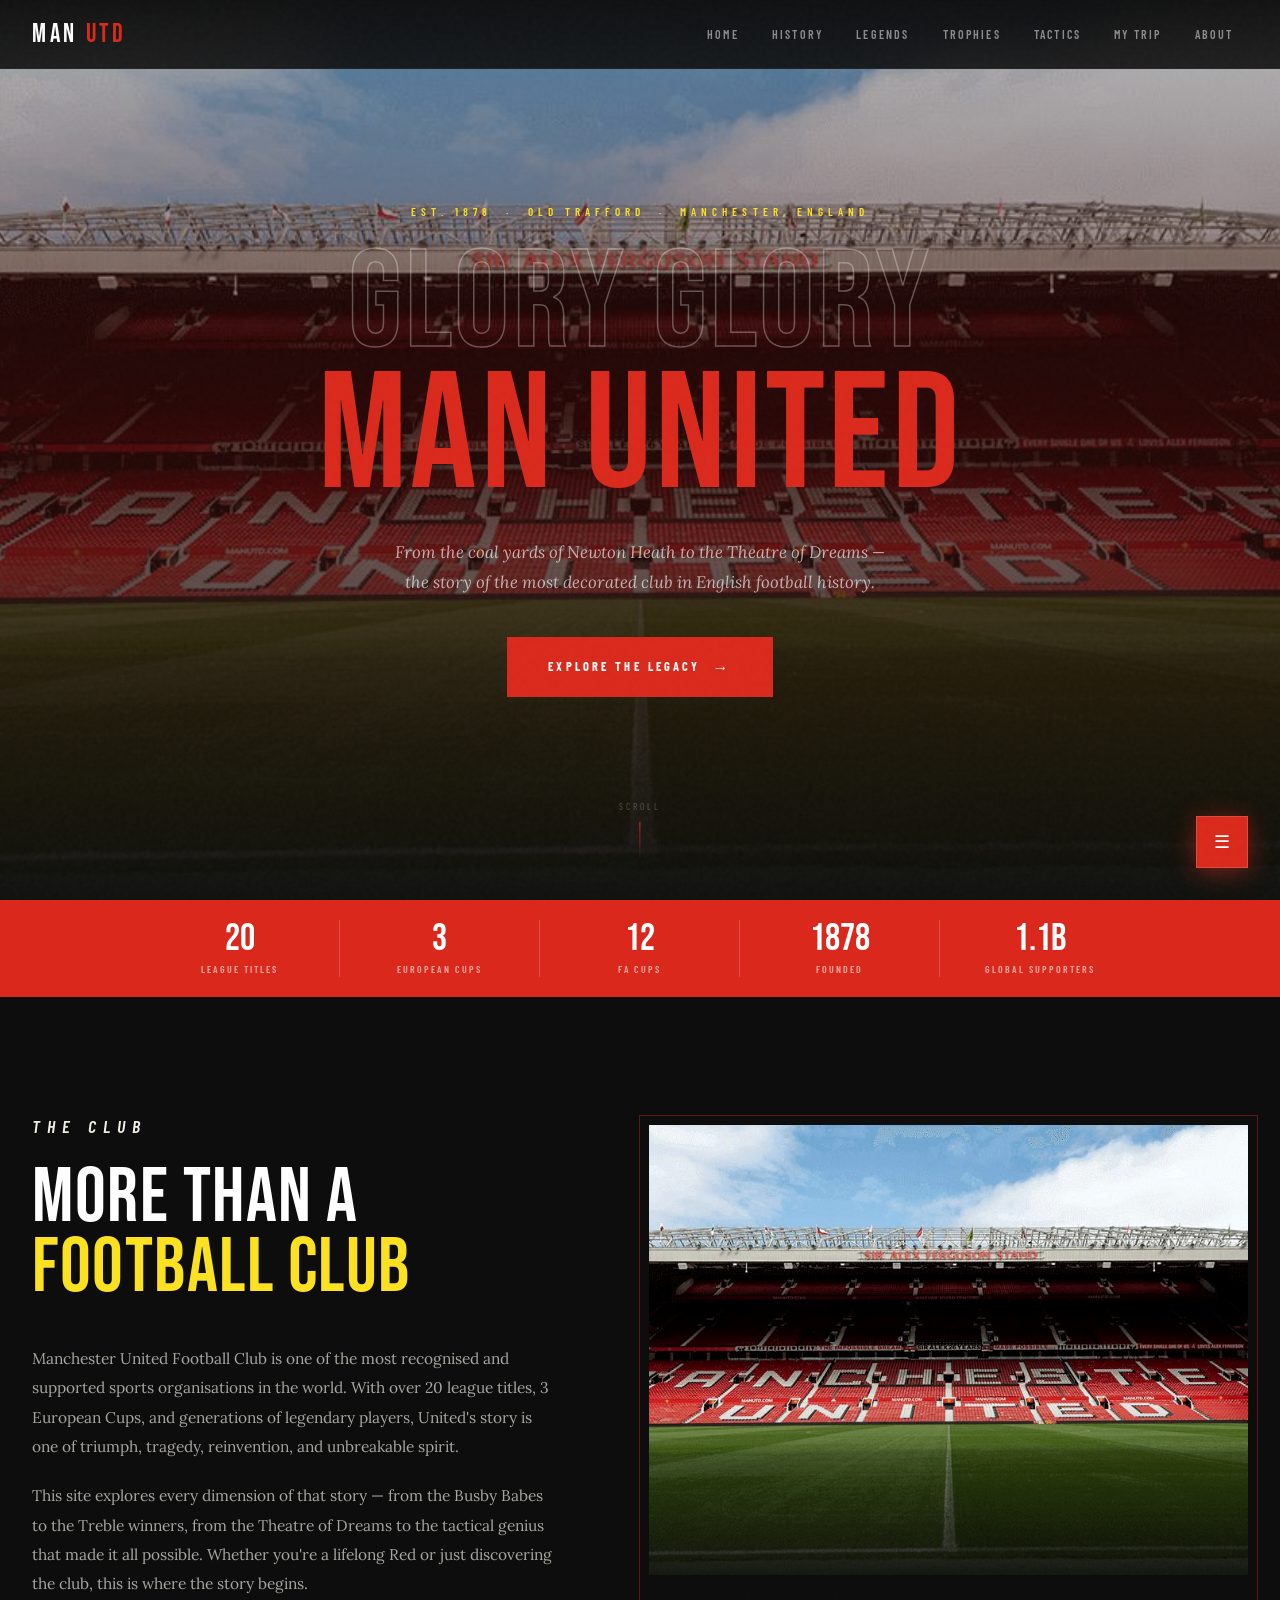
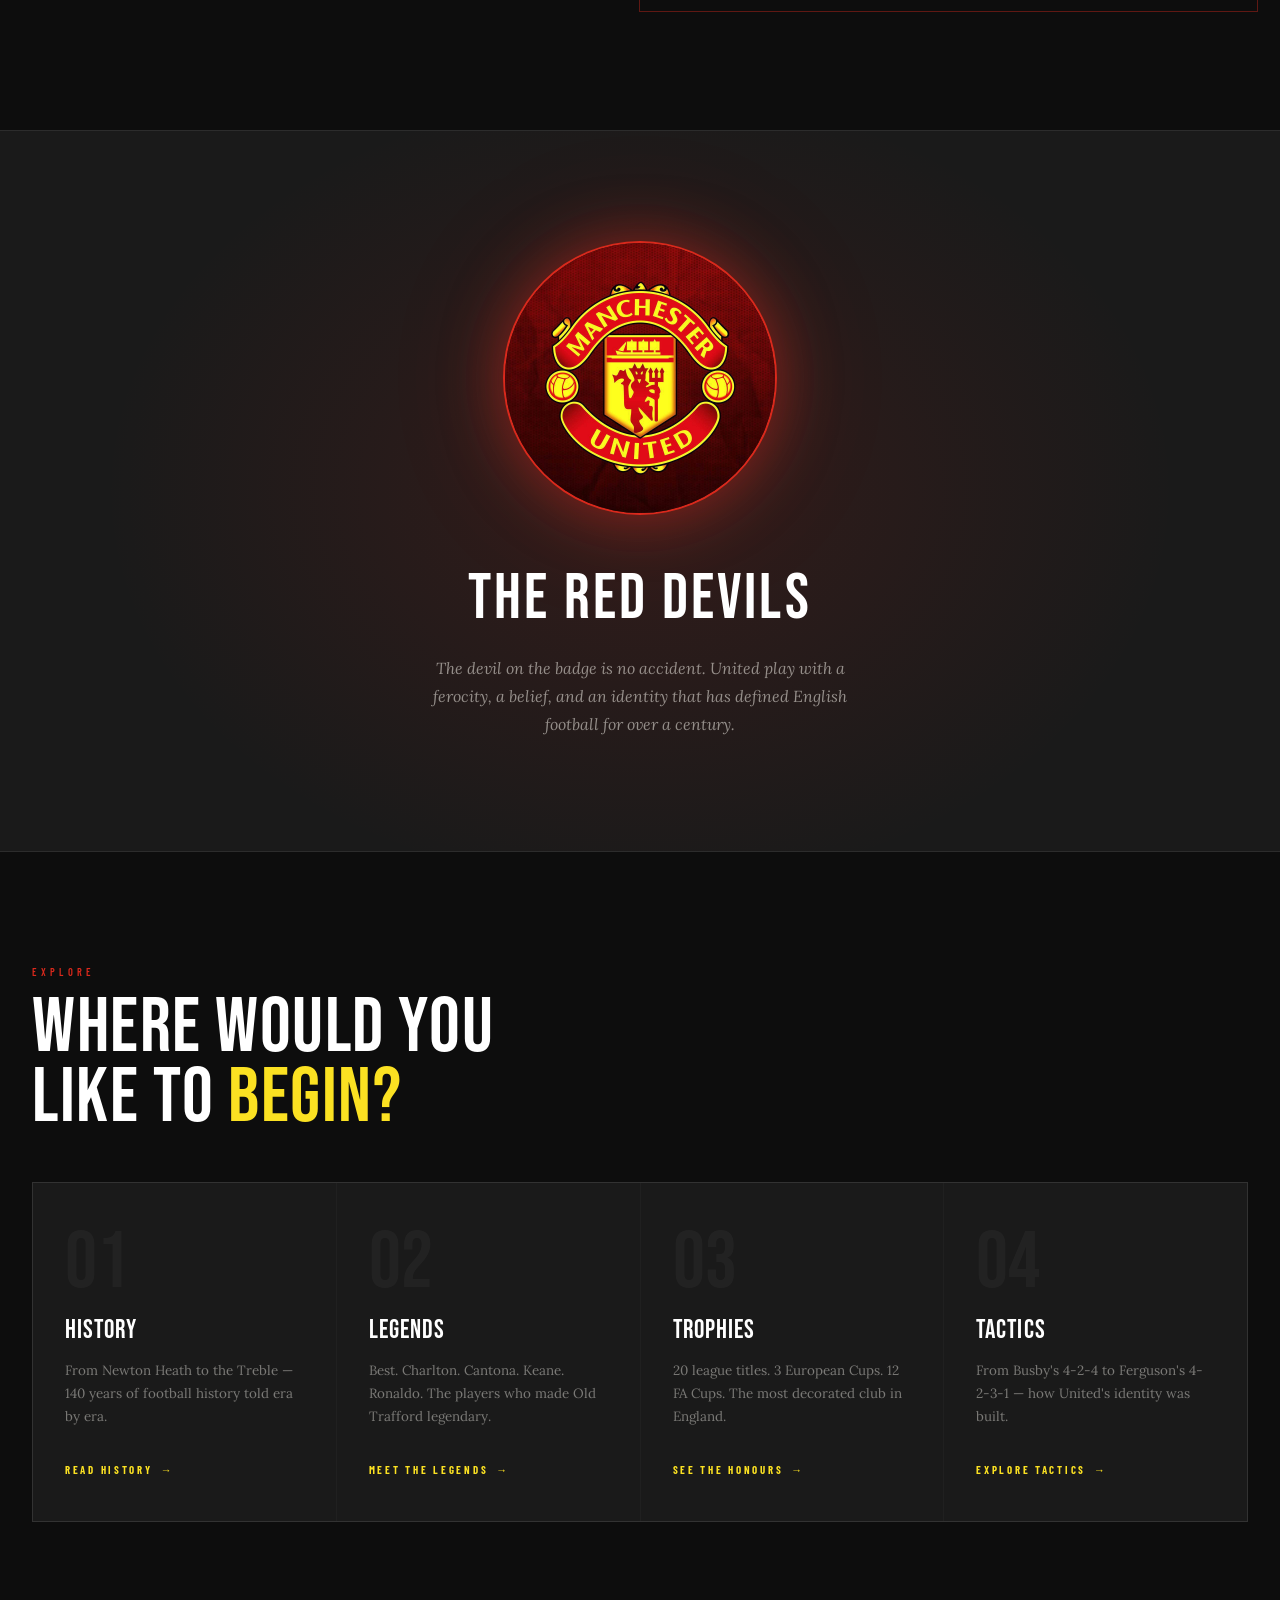
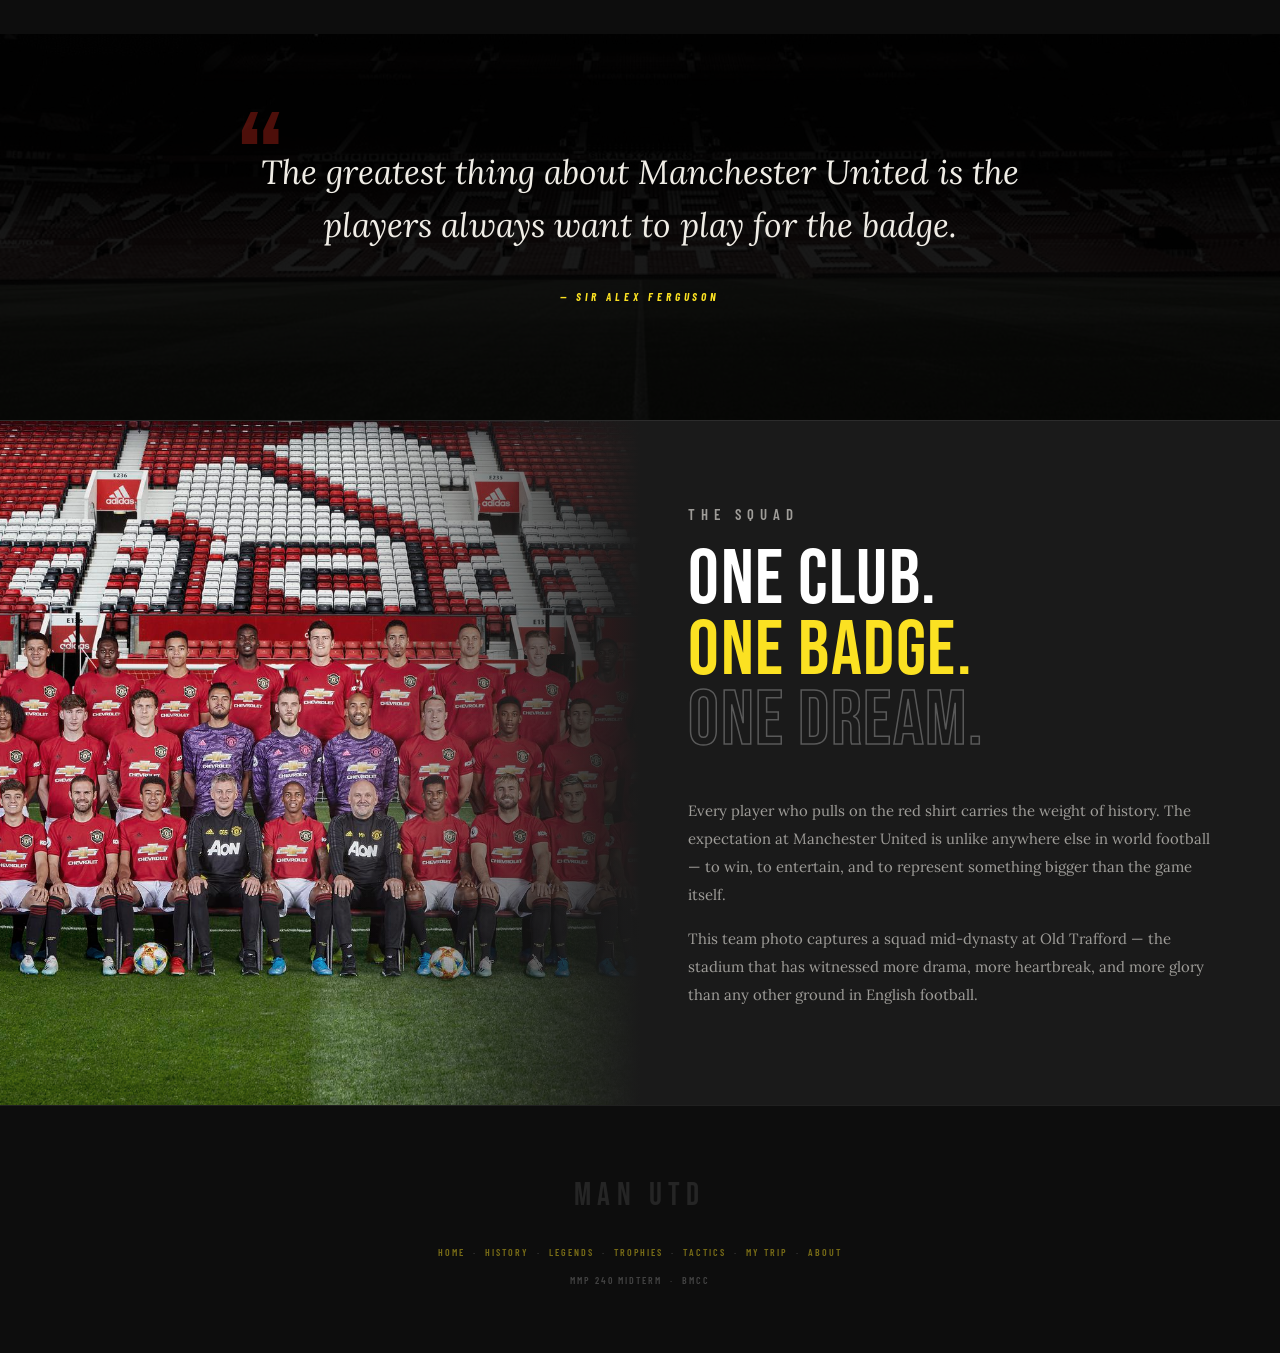
==== index.html @ c0baccb8 "Rename manutd.html to index.html" ====
<!DOCTYPE html>
<html lang="en">
<head>
  <meta charset="UTF-8" />
  <meta name="viewport" content="width=device-width, initial-scale=1.0" />
  <title>Manchester United — Glory, Glory</title>
  <link rel="preconnect" href="https://fonts.googleapis.com" />
  <link href="https://fonts.googleapis.com/css2?family=Bebas+Neue&family=Barlow+Condensed:ital,wght@0,300;0,600;0,700;1,300&family=Lora:ital@0;1&display=swap" rel="stylesheet" />
  <link rel="stylesheet" href="css/reset.css" />
  <link rel="stylesheet" href="css/styles3.css" />
</head>
<body>

  <header>
    <div class="nav-inner">
      <a href="manutd.html" class="nav-logo">MAN <span>UTD</span></a>
      <nav aria-label="Main navigation">
        <ul>
          <li><a href="manutd.html">Home</a></li>
          <li><a href="history.html">History</a></li>
          <li><a href="legends.html">Legends</a></li>
          <li><a href="trophies.html">Trophies</a></li>
          <li><a href="tactics.html">Tactics</a></li>
          <li><a href="trip.html">My Trip</a></li><li><a href="about.html">About</a></li>
        </ul>
      </nav>
      <button class="hamburger" aria-label="Toggle navigation" aria-expanded="false">
        <span></span><span></span><span></span>
      </button>
    </div>
  </header>

  <main>
    <section class="hero" aria-labelledby="hero-heading" style="padding:0;max-width:100%;">
      <div class="hero-bg"></div>
      <div class="hero-overlay"></div>
      <div class="hero-content">
        <p class="hero-eyebrow">Est. 1878 &nbsp;&middot;&nbsp; Old Trafford &nbsp;&middot;&nbsp; Manchester, England</p>
        <h1 id="hero-heading">
          <span class="ghost-line">Glory Glory</span>
          <span class="red-line">Man United</span>
        </h1>
        <p class="hero-sub">From the coal yards of Newton Heath to the Theatre of Dreams — the story of the most decorated club in English football history.</p>
        <a href="history.html" class="btn-primary">
          <span class="btn-label">Explore the Legacy</span>
          <span class="btn-arrow">→</span>
        </a>
      </div>
      <div class="scroll-hint" aria-hidden="true">
        <span>Scroll</span>
        <div class="scroll-hint-line"></div>
      </div>
    </section>

    <div class="stat-bar" role="complementary">
      <div class="stat-item"><div class="stat-number">20</div><div class="stat-label">League Titles</div></div>
      <div class="stat-item"><div class="stat-number">3</div><div class="stat-label">European Cups</div></div>
      <div class="stat-item"><div class="stat-number">12</div><div class="stat-label">FA Cups</div></div>
      <div class="stat-item"><div class="stat-number">1878</div><div class="stat-label">Founded</div></div>
      <div class="stat-item"><div class="stat-number">1.1B</div><div class="stat-label">Global Supporters</div></div>
    </div>

    <section aria-labelledby="intro-heading">
      <div class="intro-split">
        <div class="intro-body reveal">
          <p class="section-eyebrow">The Club</p>
          <h2 class="section-title" id="intro-heading">More Than a<br /><em>Football Club</em></h2>
          <p>Manchester United Football Club is one of the most recognised and supported sports organisations in the world. With over 20 league titles, 3 European Cups, and generations of legendary players, United's story is one of triumph, tragedy, reinvention, and unbreakable spirit.</p>
          <p>This site explores every dimension of that story — from the Busby Babes to the Treble winners, from the Theatre of Dreams to the tactical genius that made it all possible. Whether you're a lifelong Red or just discovering the club, this is where the story begins.</p>
        </div>
        <div class="intro-image-wrap reveal reveal-delay-2">
          <img src="images/stadium.jpg" alt="Old Trafford — the Theatre of Dreams" />
          <p class="image-caption">Old Trafford · Manchester, England · Capacity 74,879</p>
        </div>
      </div>
    </section>

    <div class="badge-section full-bleed" role="complementary">
      <div class="badge-img-wrap reveal">
        <img src="images/badge.jpg" alt="Manchester United crest" />
      </div>
      <h2 class="reveal reveal-delay-1">The Red Devils</h2>
      <p class="reveal reveal-delay-2">The devil on the badge is no accident. United play with a ferocity, a belief, and an identity that has defined English football for over a century.</p>
    </div>

    <section aria-labelledby="explore-heading">
      <p class="section-eyebrow reveal">Explore</p>
      <h2 class="section-title reveal reveal-delay-1" id="explore-heading">Where Would You<br />Like to <em>Begin?</em></h2>
      <div class="cards-grid">
        <article class="card reveal">
          <div class="card-num">01</div>
          <h3>History</h3>
          <p>From Newton Heath to the Treble — 140 years of football history told era by era.</p>
          <a href="history.html" class="card-link">Read History <span>→</span></a>
        </article>
        <article class="card reveal reveal-delay-1">
          <div class="card-num">02</div>
          <h3>Legends</h3>
          <p>Best. Charlton. Cantona. Keane. Ronaldo. The players who made Old Trafford legendary.</p>
          <a href="legends.html" class="card-link">Meet the Legends <span>→</span></a>
        </article>
        <article class="card reveal reveal-delay-2">
          <div class="card-num">03</div>
          <h3>Trophies</h3>
          <p>20 league titles. 3 European Cups. 12 FA Cups. The most decorated club in England.</p>
          <a href="trophies.html" class="card-link">See the Honours <span>→</span></a>
        </article>
        <article class="card reveal reveal-delay-3">
          <div class="card-num">04</div>
          <h3>Tactics</h3>
          <p>From Busby's 4-2-4 to Ferguson's 4-2-3-1 — how United's identity was built.</p>
          <a href="tactics.html" class="card-link">Explore Tactics <span>→</span></a>
        </article>
      </div>
    </section>

    <div class="quote-strip full-bleed" role="complementary">
      <div class="quote-bg"></div>
      <blockquote>
        <p>The greatest thing about Manchester United is the players always want to play for the badge.</p>
        <cite>— Sir Alex Ferguson</cite>
      </blockquote>
    </div>

    <div class="team-section full-bleed">
      <div class="team-inner">
        <div class="team-image-side">
          <img src="images/team.jpg" alt="Manchester United squad photo at Old Trafford" />
        </div>
        <div class="team-text-side">
          <p class="section-eyebrow reveal">The Squad</p>
          <h2 class="section-title reveal reveal-delay-1">One Club.<br /><em>One Badge.</em><br /><span class="outline">One Dream.</span></h2>
          <p class="reveal reveal-delay-2">Every player who pulls on the red shirt carries the weight of history. The expectation at Manchester United is unlike anywhere else in world football — to win, to entertain, and to represent something bigger than the game itself.</p>
          <p class="reveal reveal-delay-3">This team photo captures a squad mid-dynasty at Old Trafford — the stadium that has witnessed more drama, more heartbreak, and more glory than any other ground in English football.</p>
        </div>
      </div>
    </div>
  </main>

  <footer>
    <div class="footer-logo">MAN UTD</div>
    <p>
      <a href="manutd.html">Home</a> &nbsp;&middot;&nbsp;
      <a href="history.html">History</a> &nbsp;&middot;&nbsp;
      <a href="legends.html">Legends</a> &nbsp;&middot;&nbsp;
      <a href="trophies.html">Trophies</a> &nbsp;&middot;&nbsp;
      <a href="tactics.html">Tactics</a> &nbsp;&middot;&nbsp;
      <a href="trip.html">My Trip</a> &nbsp;&middot;&nbsp;
      <a href="about.html">About</a>
    </p>
    <p style="margin-top:0.75rem;">MMP 240 Midterm &nbsp;&middot;&nbsp; BMCC</p>
  </footer>

  <div class="assignments-widget" role="navigation" aria-label="Assignments">
    <div class="assignments-panel" id="assignments-panel">
      <h3>Assignments List</h3>
      <ol>
       <li><a href="index.html">Introduction</a></li>
    <li><a href="recipe.html">Recipes</a></li>
    <li><a href="resume.html">Resume</a></li>
    <li><a href="layout.html">Layout</a></li>
    <li><a href="manutd.html">Home</a></li>
      </ol>
    </div>
    <button class="assignments-toggle" aria-label="Toggle assignments" aria-expanded="false">☰</button>
  </div>

  <script src="js/nav.js"></script>
</body>
</html>
---- css/styles3.css ----
/* ==============================================
   MANCHESTER UNITED — MMP 240 MIDTERM
   styles.css · Kyonic Designs
   ============================================== */

@import url('https://fonts.googleapis.com/css2?family=Bebas+Neue&family=Barlow+Condensed:ital,wght@0,300;0,600;0,700;1,300&family=Lora:ital@0;1&display=swap');

/* ==============================================
   CUSTOM PROPERTIES
   ============================================== */
:root {
  --red:        #DA291C;
  --red-dark:   #8B0000;
  --red-deep:   #3a0a07;
  --black:      #0d0d0d;
  --charcoal:   #1a1a1a;
  --panel:      #222222;
  --gold:       #FBE122;
  --gold-muted: #c9b434;
  --white:      #FFFFFF;
  --cream:      #F0EDE6;
  --line:       rgba(255,255,255,0.08);
  --f-display:  'Bebas Neue', sans-serif;
  --f-sub:      'Barlow Condensed', sans-serif;
  --f-body:     'Lora', serif;
}

/* ==============================================
   BASE RESET
   ============================================== */
*, *::before, *::after { box-sizing: border-box; margin: 0; padding: 0; }
html { font-size: 16px; scroll-behavior: smooth; scrollbar-color: var(--red) var(--black); scrollbar-width: thin; }
body { font-family: var(--f-body); background-color: var(--black); color: var(--cream); overflow-x: hidden; }
img { max-width: 100%; display: block; }
ul, ol { list-style: none; }
a { text-decoration: none; color: inherit; }
button { cursor: pointer; border: none; background: none; font: inherit; }

/* Grain overlay */
body::before {
  content: '';
  position: fixed; inset: 0; z-index: 9999; pointer-events: none;
  background-image: url("data:image/svg+xml,%3Csvg viewBox='0 0 200 200' xmlns='http://www.w3.org/2000/svg'%3E%3Cfilter id='n'%3E%3CfeTurbulence type='fractalNoise' baseFrequency='0.85' numOctaves='4' stitchTiles='stitch'/%3E%3C/filter%3E%3Crect width='100%25' height='100%25' filter='url(%23n)'/%3E%3C/svg%3E");
  opacity: 0.025;
}

/* ==============================================
   NAVIGATION
   ============================================== */
header {
  position: fixed; top: 0; left: 0; right: 0; z-index: 1000;
  background: linear-gradient(180deg, rgba(13,13,13,0.97) 0%, rgba(13,13,13,0.88) 100%);
  backdrop-filter: blur(14px);
  border-bottom: 1px solid var(--line);
}
.nav-inner {
  max-width: 1300px; margin: 0 auto; padding: 0 2rem;
  height: 68px; display: flex; align-items: center; justify-content: space-between;
}
.nav-logo {
  font-family: var(--f-display); font-size: 1.65rem; letter-spacing: 0.14em; color: var(--white);
}
.nav-logo span { color: var(--red); }
nav ul { display: flex; gap: 0.25rem; align-items: center; }
nav ul li a {
  font-family: var(--f-sub); font-size: 0.75rem; font-weight: 600; letter-spacing: 0.18em;
  text-transform: uppercase; color: rgba(255,255,255,0.5); padding: 0.4rem 0.85rem;
  border: 1px solid transparent; transition: color 0.25s, border-color 0.25s, background 0.25s;
}
nav ul li a:hover { color: var(--gold); border-color: rgba(251,225,34,0.25); background: rgba(251,225,34,0.04); }
nav ul li a.active { color: var(--white); border-color: var(--red); background: rgba(218,41,28,0.12); }
.hamburger { display: none; flex-direction: column; gap: 5px; padding: 0.5rem; }
.hamburger span { display: block; width: 24px; height: 1.5px; background: var(--white); transition: all 0.3s; }

/* ==============================================
   HERO — STADIUM BACKGROUND
   ============================================== */
.hero {
  position: relative; min-height: 100vh;
  display: flex; align-items: center; justify-content: center;
  text-align: center; overflow: hidden; padding: 6rem 2rem 5rem;
}
.hero-bg {
  position: absolute; inset: 0;
  background-image: url('../images/stadium.jpg');
  background-size: cover; background-position: center 30%;
  animation: heroZoom 20s ease-out forwards;
}
@keyframes heroZoom { from { transform: scale(1.05); } to { transform: scale(1.0); } }
.hero-overlay {
  position: absolute; inset: 0;
  background: linear-gradient(180deg, rgba(13,13,13,0.25) 0%, rgba(58,10,7,0.6) 45%, rgba(13,13,13,0.95) 100%);
}
.hero-content {
  position: relative; z-index: 2; max-width: 900px;
  animation: fadeUp 1.2s cubic-bezier(0.16,1,0.3,1) both;
}
@keyframes fadeUp { from { opacity: 0; transform: translateY(36px); } to { opacity: 1; transform: translateY(0); } }
.hero-eyebrow {
  font-family: var(--f-sub); font-size: 0.7rem; font-weight: 600;
  letter-spacing: 0.45em; text-transform: uppercase; color: var(--gold);
  margin-bottom: 1.5rem; animation: fadeUp 1.2s 0.2s cubic-bezier(0.16,1,0.3,1) both;
}
.hero h1 {
  font-family: var(--f-display); font-size: clamp(4.5rem, 13vw, 10.5rem);
  line-height: 0.87; color: var(--white); letter-spacing: 0.02em; margin-bottom: 1.75rem;
  animation: fadeUp 1.2s 0.3s cubic-bezier(0.16,1,0.3,1) both;
}
.hero h1 .red-line { display: block; color: var(--red); }
.hero h1 .ghost-line {
  display: block; color: transparent; font-size: 83%;
  -webkit-text-stroke: 1.5px rgba(255,255,255,0.3);
}
.hero-sub {
  font-family: var(--f-body); font-style: italic; font-size: 1.05rem;
  color: rgba(255,255,255,0.65); max-width: 500px; margin: 0 auto 2.5rem; line-height: 1.75;
  animation: fadeUp 1.2s 0.45s cubic-bezier(0.16,1,0.3,1) both;
}
.btn-primary {
  display: inline-flex; align-items: center; gap: 0.75rem;
  font-family: var(--f-sub); font-size: 0.78rem; font-weight: 700; letter-spacing: 0.25em;
  text-transform: uppercase; color: var(--white); background: var(--red);
  padding: 1rem 2.5rem; border: 1px solid var(--red);
  position: relative; overflow: hidden; transition: color 0.3s;
  animation: fadeUp 1.2s 0.6s cubic-bezier(0.16,1,0.3,1) both;
}
.btn-primary::before {
  content: ''; position: absolute; inset: 0; background: var(--gold);
  transform: scaleX(0); transform-origin: left; transition: transform 0.4s cubic-bezier(0.16,1,0.3,1);
}
.btn-primary:hover::before { transform: scaleX(1); }
.btn-primary:hover { color: var(--black); }
.btn-label, .btn-arrow { position: relative; z-index: 1; }
.btn-arrow { font-size: 1rem; transition: transform 0.3s; }
.btn-primary:hover .btn-arrow { transform: translateX(5px); }

/* Scroll cue */
.scroll-hint {
  position: absolute; bottom: 2.5rem; left: 50%; transform: translateX(-50%); z-index: 2;
  display: flex; flex-direction: column; align-items: center; gap: 0.5rem;
  animation: pulse 2.5s ease-in-out infinite;
}
@keyframes pulse { 0%,100%{transform:translateX(-50%) translateY(0)} 50%{transform:translateX(-50%) translateY(7px)} }
.scroll-hint span { font-family: var(--f-sub); font-size: 0.6rem; letter-spacing: 0.3em; color: rgba(255,255,255,0.25); text-transform: uppercase; }
.scroll-hint-line { width: 1px; height: 38px; background: linear-gradient(180deg, var(--red), transparent); }

/* ==============================================
   STAT BAR
   ============================================== */
.stat-bar {
  background: var(--red); padding: 1.25rem 2rem;
  display: flex; justify-content: center;
}
.stat-item {
  flex: 1; max-width: 200px; text-align: center;
  border-right: 1px solid rgba(255,255,255,0.2); padding: 0 2rem;
}
.stat-item:last-child { border-right: none; }
.stat-number { font-family: var(--f-display); font-size: 2.4rem; color: var(--white); line-height: 1; }
.stat-label { font-family: var(--f-sub); font-size: 0.62rem; font-weight: 600; letter-spacing: 0.2em; text-transform: uppercase; color: rgba(255,255,255,0.6); margin-top: 0.2rem; }

/* ==============================================
   LAYOUT HELPERS
   ============================================== */
section { padding: 7rem 2rem; max-width: 1300px; margin: 0 auto; }
.full-bleed { max-width: 100%; }
.section-eyebrow { font-family: var(--f-sub); font-size: 0.65rem; font-weight: 600; letter-spacing: 0.4em; text-transform: uppercase; color: var(--red); margin-bottom: 0.75rem; }
.section-title { font-family: var(--f-display); font-size: clamp(2.8rem, 6vw, 5rem); line-height: 0.92; color: var(--white); margin-bottom: 2.5rem; letter-spacing: 0.02em; }
.section-title em { font-style: normal; color: var(--gold); }
.section-title .outline { -webkit-text-stroke: 1.5px rgba(255,255,255,0.28); color: transparent; }

/* ==============================================
   INTRO SPLIT
   ============================================== */
.intro-split { display: grid; grid-template-columns: 1fr 1.15fr; gap: 6rem; align-items: center; }
.intro-body p { font-size: 0.97rem; line-height: 1.9; color: rgba(240,237,230,0.68); margin-bottom: 1.2rem; }
.intro-body p:first-of-type { font-size: 1.12rem; color: var(--cream); font-style: italic; }
.intro-image-wrap { position: relative; }
.intro-image-wrap img { width: 100%; object-fit: cover; aspect-ratio: 4/3; filter: saturate(0.85) contrast(1.08); }
.intro-image-wrap::before { content: ''; position: absolute; inset: -10px; border: 1px solid var(--red); z-index: -1; opacity: 0.4; }
.intro-image-wrap::after { content: ''; position: absolute; bottom: 0; left: 0; right: 0; height: 45%; background: linear-gradient(0deg, var(--black), transparent); }
.image-caption { font-family: var(--f-sub); font-size: 0.62rem; font-weight: 300; letter-spacing: 0.2em; text-transform: uppercase; color: rgba(255,255,255,0.25); margin-top: 0.75rem; }

/* ==============================================
   BADGE SECTION
   ============================================== */
.badge-section {
  background: var(--charcoal); border-top: 1px solid var(--line); border-bottom: 1px solid var(--line);
  padding: 7rem 2rem; text-align: center; max-width: 100%; position: relative; overflow: hidden;
}
.badge-section::before {
  content: ''; position: absolute; inset: 0;
  background: radial-gradient(ellipse 60% 80% at 50% 50%, rgba(218,41,28,0.13), transparent 70%);
  pointer-events: none;
}
.badge-img-wrap { position: relative; display: inline-block; margin-bottom: 2.5rem; }
.badge-img-wrap img {
  width: clamp(180px, 22vw, 270px); height: clamp(180px, 22vw, 270px);
  object-fit: cover; border-radius: 50%;
  box-shadow: 0 0 0 2px var(--red), 0 0 60px rgba(218,41,28,0.5), 0 0 120px rgba(218,41,28,0.2);
  animation: badgeGlow 4s ease-in-out infinite;
}
@keyframes badgeGlow {
  0%,100% { box-shadow: 0 0 0 2px var(--red), 0 0 55px rgba(218,41,28,0.45), 0 0 110px rgba(218,41,28,0.18); }
  50%      { box-shadow: 0 0 0 2px var(--red), 0 0 80px rgba(218,41,28,0.65), 0 0 160px rgba(218,41,28,0.32); }
}
.badge-section h2 { font-family: var(--f-display); font-size: clamp(2rem, 5vw, 4rem); color: var(--white); letter-spacing: 0.05em; margin-bottom: 1rem; }
.badge-section p { font-family: var(--f-body); font-style: italic; font-size: 1rem; color: rgba(240,237,230,0.55); max-width: 460px; margin: 0 auto; line-height: 1.78; }

/* ==============================================
   NAV CARDS
   ============================================== */
.cards-grid {
  display: grid; grid-template-columns: repeat(4, 1fr);
  gap: 1px; background: var(--line); border: 1px solid var(--line); margin-top: 3rem;
}
.card { background: var(--charcoal); padding: 2.5rem 2rem; position: relative; overflow: hidden; transition: background 0.3s; }
.card::before {
  content: ''; position: absolute; top: 0; left: 0; right: 0; height: 3px;
  background: linear-gradient(90deg, var(--red), var(--gold));
  transform: scaleX(0); transform-origin: left; transition: transform 0.45s cubic-bezier(0.16,1,0.3,1);
}
.card:hover { background: #1e1e1e; }
.card:hover::before { transform: scaleX(1); }
.card-num { font-family: var(--f-display); font-size: 5rem; color: rgba(255,255,255,0.04); line-height: 1; margin-bottom: 0.75rem; transition: color 0.35s; }
.card:hover .card-num { color: rgba(218,41,28,0.1); }
.card h3 { font-family: var(--f-display); font-size: 1.65rem; color: var(--white); letter-spacing: 0.04em; margin-bottom: 0.75rem; }
.card p { font-size: 0.84rem; color: rgba(240,237,230,0.45); line-height: 1.72; margin-bottom: 1.75rem; }
.card-link { font-family: var(--f-sub); font-size: 0.68rem; font-weight: 700; letter-spacing: 0.25em; text-transform: uppercase; color: var(--gold); display: inline-flex; align-items: center; gap: 0.5rem; transition: gap 0.3s; }
.card:hover .card-link { gap: 0.9rem; }

/* ==============================================
   QUOTE STRIP
   ============================================== */
.quote-strip {
  position: relative; padding: 7rem 2rem; text-align: center;
  overflow: hidden; background: var(--black); max-width: 100%;
}
.quote-bg {
  position: absolute; inset: 0;
  background-image: url('../images/stadium.jpg');
  background-size: cover; background-position: center 70%;
  filter: brightness(0.1) saturate(0.2);
}
.quote-strip blockquote { position: relative; max-width: 760px; margin: 0 auto; }
.quote-strip blockquote::before {
  content: '\201C'; font-family: var(--f-display); font-size: 9rem; color: var(--red);
  opacity: 0.35; line-height: 0; position: absolute; top: 1.5rem; left: -1.5rem;
}
.quote-strip blockquote p { font-family: var(--f-body); font-style: italic; font-size: clamp(1.3rem, 3vw, 2.1rem); color: var(--cream); line-height: 1.55; margin-bottom: 2rem; }
.quote-strip cite { font-family: var(--f-sub); font-size: 0.7rem; font-weight: 700; letter-spacing: 0.35em; text-transform: uppercase; color: var(--gold); }

/* ==============================================
   TEAM SECTION
   ============================================== */
.team-section { background: var(--charcoal); border-top: 1px solid var(--line); max-width: 100%; }
.team-inner { display: grid; grid-template-columns: 1fr 1fr; }
.team-image-side { position: relative; overflow: hidden; min-height: 520px; }
.team-image-side img { width: 100%; height: 100%; object-fit: cover; object-position: center top; filter: saturate(0.82); transition: transform 0.9s cubic-bezier(0.16,1,0.3,1); }
.team-image-side:hover img { transform: scale(1.04); }
.team-image-side::after { content: ''; position: absolute; inset: 0; background: linear-gradient(90deg, transparent 55%, var(--charcoal)); }
.team-text-side { padding: 5rem 4rem 5rem 3rem; display: flex; flex-direction: column; justify-content: center; }
.team-text-side p { font-size: 0.93rem; line-height: 1.88; color: rgba(240,237,230,0.62); margin-bottom: 1rem; }

/* ==============================================
   PAGE HERO
   ============================================== */
.page-hero { position: relative; padding: 12rem 2rem 6rem; text-align: center; overflow: hidden; }
.page-hero-bg {
  position: absolute; inset: 0;
  background-image: url('../images/stadium.jpg');
  background-size: cover; background-position: center 20%;
  filter: brightness(0.15) saturate(0.35);
}
.page-hero-overlay { position: absolute; inset: 0; background: linear-gradient(180deg, rgba(218,41,28,0.14) 0%, rgba(13,13,13,0.95) 100%); }
.page-hero-content { position: relative; z-index: 2; }
.page-hero h1 { font-family: var(--f-display); font-size: clamp(3.5rem, 9vw, 8rem); color: var(--white); letter-spacing: 0.03em; line-height: 0.9; margin-bottom: 1.25rem; }
.page-hero h1 span { color: var(--red); }
.page-hero p { font-family: var(--f-body); font-style: italic; font-size: 1rem; color: rgba(240,237,230,0.55); max-width: 540px; margin: 0 auto; line-height: 1.75; }

/* ==============================================
   HISTORY TIMELINE
   ============================================== */
.timeline-wrap { position: relative; padding-left: 3rem; }
.timeline-wrap::before { content: ''; position: absolute; left: 0; top: 0.6rem; bottom: 0; width: 1px; background: linear-gradient(180deg, var(--red), transparent); }
.timeline-item { position: relative; margin-bottom: 5rem; }
.timeline-item::before { content: ''; position: absolute; left: -3rem; top: 0.55rem; width: 8px; height: 8px; background: var(--gold); border-radius: 50%; box-shadow: 0 0 14px rgba(251,225,34,0.55); }
.timeline-item .era { font-family: var(--f-sub); font-size: 0.62rem; font-weight: 700; letter-spacing: 0.3em; color: var(--gold); text-transform: uppercase; margin-bottom: 0.5rem; }
.timeline-item h3 { font-family: var(--f-display); font-size: clamp(1.8rem, 3.5vw, 2.8rem); color: var(--white); letter-spacing: 0.02em; margin-bottom: 1rem; }
.timeline-item p { font-size: 0.95rem; color: rgba(240,237,230,0.65); line-height: 1.88; max-width: 660px; }

/* ==============================================
   LEGEND CARDS
   ============================================== */
.legends-grid { display: grid; grid-template-columns: repeat(auto-fit, minmax(280px, 1fr)); gap: 1px; background: var(--line); border: 1px solid var(--line); margin-top: 3rem; }
.legend-card { background: var(--charcoal); padding: 2.5rem 2rem; position: relative; overflow: hidden; transition: background 0.3s; }
.legend-card::after { content: ''; position: absolute; bottom: 0; left: 0; right: 0; height: 2px; background: linear-gradient(90deg, var(--red), var(--gold)); transform: scaleX(0); transform-origin: left; transition: transform 0.45s cubic-bezier(0.16,1,0.3,1); }
.legend-card:hover { background: #1e1e1e; }
.legend-card:hover::after { transform: scaleX(1); }
.legend-position { font-family: var(--f-sub); font-size: 0.62rem; font-weight: 700; letter-spacing: 0.3em; color: var(--red); text-transform: uppercase; margin-bottom: 0.5rem; }
.legend-card h3 { font-family: var(--f-display); font-size: 2rem; color: var(--white); letter-spacing: 0.02em; margin-bottom: 0.3rem; }
.legend-years { font-family: var(--f-sub); font-size: 0.7rem; font-weight: 300; letter-spacing: 0.15em; color: var(--gold-muted); margin-bottom: 1.25rem; }
.legend-card p { font-size: 0.87rem; color: rgba(240,237,230,0.58); line-height: 1.82; }

/* ==============================================
   TROPHIES
   ============================================== */
.trophies-grid { display: grid; grid-template-columns: repeat(4, 1fr); gap: 1px; background: var(--line); border: 1px solid var(--line); margin-top: 3rem; }
.trophy-card { background: var(--charcoal); padding: 2.5rem 1.75rem; text-align: center; transition: background 0.3s; }
.trophy-card:hover { background: #1e1e1e; }
.trophy-icon { font-size: 2rem; margin-bottom: 1rem; display: block; }
.trophy-card h3 { font-family: var(--f-sub); font-size: 0.68rem; font-weight: 700; letter-spacing: 0.2em; color: var(--gold); text-transform: uppercase; margin-bottom: 0.75rem; }
.trophy-count { font-family: var(--f-display); font-size: 4.5rem; color: var(--white); line-height: 1; margin-bottom: 0.75rem; }
.trophy-card p { font-size: 0.78rem; color: rgba(240,237,230,0.42); line-height: 1.6; }

/* Treble spotlight */
.treble-block {
  background: linear-gradient(135deg, var(--red-deep) 0%, var(--charcoal) 100%);
  border: 1px solid rgba(218,41,28,0.3); padding: 4rem; margin-top: 4rem; position: relative; overflow: hidden;
}
.treble-block::before { content: '1999'; position: absolute; right: -0.5rem; bottom: -2.5rem; font-family: var(--f-display); font-size: 13rem; color: rgba(255,255,255,0.03); pointer-events: none; line-height: 1; }
.treble-block h3 { font-family: var(--f-display); font-size: clamp(2rem, 4vw, 3.5rem); color: var(--white); margin-bottom: 1.25rem; letter-spacing: 0.03em; }
.treble-block p { font-size: 0.95rem; color: rgba(240,237,230,0.68); line-height: 1.88; max-width: 700px; }

/* ==============================================
   TACTICS
   ============================================== */
.tactics-block { margin-bottom: 5rem; position: relative; padding-left: 2rem; }
.tactics-block::before { content: ''; position: absolute; left: 0; top: 0.35rem; width: 3px; height: 100%; background: linear-gradient(180deg, var(--red), transparent); }
.era-tag { font-family: var(--f-sub); font-size: 0.62rem; font-weight: 700; letter-spacing: 0.3em; color: var(--gold); text-transform: uppercase; margin-bottom: 0.5rem; }
.formation-badge { display: inline-block; font-family: var(--f-display); font-size: 1.6rem; letter-spacing: 0.08em; color: var(--white); background: var(--red); padding: 0.28rem 1rem; margin-bottom: 0.75rem; line-height: 1.3; }
.tactics-block h3 { font-family: var(--f-display); font-size: clamp(1.8rem, 3.5vw, 2.5rem); color: var(--white); margin-bottom: 1rem; letter-spacing: 0.03em; }
.tactics-block p { font-size: 0.95rem; color: rgba(240,237,230,0.65); line-height: 1.88; max-width: 680px; }

/* ==============================================
   ABOUT / RESUME
   ============================================== */
.resume-layout { display: grid; grid-template-columns: 300px 1fr; gap: 5rem; align-items: start; }
.resume-sidebar { position: sticky; top: 100px; }
.resume-name { font-family: var(--f-display); font-size: 3.2rem; color: var(--white); letter-spacing: 0.03em; line-height: 0.95; margin-bottom: 0.5rem; }
.resume-title { font-family: var(--f-sub); font-size: 0.63rem; font-weight: 700; letter-spacing: 0.3em; color: var(--gold); text-transform: uppercase; margin-bottom: 2rem; padding-bottom: 2rem; border-bottom: 1px solid var(--line); }
.resume-sidebar p { font-size: 0.87rem; color: rgba(240,237,230,0.5); line-height: 1.82; }
.resume-section { margin-bottom: 3.5rem; }
.resume-section-label { font-family: var(--f-sub); font-size: 0.6rem; font-weight: 700; letter-spacing: 0.38em; text-transform: uppercase; color: var(--red); padding-bottom: 0.75rem; border-bottom: 1px solid var(--line); margin-bottom: 2rem; }
.resume-entry { margin-bottom: 2rem; }
.resume-entry h4 { font-family: var(--f-display); font-size: 1.4rem; color: var(--white); letter-spacing: 0.03em; margin-bottom: 0.25rem; }
.resume-meta { font-family: var(--f-sub); font-size: 0.68rem; font-weight: 600; letter-spacing: 0.15em; color: var(--gold-muted); text-transform: uppercase; margin-bottom: 0.6rem; }
.resume-entry p { font-size: 0.87rem; color: rgba(240,237,230,0.58); line-height: 1.82; }
.skills-list { display: flex; flex-wrap: wrap; gap: 0.5rem; margin-top: 0.75rem; }
.skill-tag { font-family: var(--f-sub); font-size: 0.63rem; font-weight: 700; letter-spacing: 0.12em; text-transform: uppercase; color: var(--cream); background: var(--panel); border: 1px solid var(--line); padding: 0.35rem 0.85rem; transition: border-color 0.2s, color 0.2s; }
.skill-tag:hover { border-color: var(--red); color: var(--white); }

/* ==============================================
   SCROLL REVEAL
   ============================================== */
.reveal { opacity: 0; transform: translateY(28px); transition: opacity 0.8s cubic-bezier(0.16,1,0.3,1), transform 0.8s cubic-bezier(0.16,1,0.3,1); }
.reveal.visible { opacity: 1; transform: translateY(0); }
.reveal-delay-1 { transition-delay: 0.1s; }
.reveal-delay-2 { transition-delay: 0.2s; }
.reveal-delay-3 { transition-delay: 0.3s; }
.reveal-delay-4 { transition-delay: 0.45s; }

/* ==============================================
   FOOTER
   ============================================== */
footer { background: var(--black); border-top: 1px solid var(--line); padding: 4rem 2rem; text-align: center; }
.footer-logo { font-family: var(--f-display); font-size: 2rem; color: rgba(255,255,255,0.1); letter-spacing: 0.2em; margin-bottom: 1.5rem; }
footer p { font-family: var(--f-sub); font-size: 0.62rem; font-weight: 600; letter-spacing: 0.2em; color: rgba(255,255,255,0.22); text-transform: uppercase; }
footer a { color: rgba(251,225,34,0.45); transition: color 0.2s; }
footer a:hover { color: var(--gold); }

/* ==============================================
   RESPONSIVE
   ============================================== */
@media (max-width: 1024px) {
  .intro-split { grid-template-columns: 1fr; gap: 3rem; }
  .cards-grid { grid-template-columns: repeat(2, 1fr); }
  .trophies-grid { grid-template-columns: repeat(2, 1fr); }
  .team-inner { grid-template-columns: 1fr; }
  .team-image-side { min-height: 380px; }
  .team-image-side::after { background: linear-gradient(0deg, var(--charcoal), transparent); }
  .team-text-side { padding: 3rem 2rem; }
  .resume-layout { grid-template-columns: 1fr; gap: 3rem; }
  .resume-sidebar { position: static; }
  .stat-bar { flex-wrap: wrap; }
  .stat-item { border-right: none; border-bottom: 1px solid rgba(255,255,255,0.18); min-width: 130px; }
  .stat-item:last-child { border-bottom: none; }
}
@media (max-width: 768px) {
  nav ul { display: none; flex-direction: column; position: fixed; top: 68px; left: 0; right: 0; background: rgba(13,13,13,0.97); backdrop-filter: blur(14px); border-bottom: 1px solid var(--line); padding: 1.5rem 2rem 2.5rem; gap: 0.5rem; }
  nav ul.open { display: flex; }
  .hamburger { display: flex; }
  .cards-grid { grid-template-columns: 1fr; }
  section { padding: 5rem 1.25rem; }
  .treble-block { padding: 2.5rem 2rem; }
  .timeline-wrap { padding-left: 2rem; }
}
@media (max-width: 480px) {
  .trophies-grid { grid-template-columns: 1fr; }
}

/* ==============================================
   ASSIGNMENTS NAV WIDGET
   ============================================== */
.assignments-widget {
  position: fixed;
  bottom: 2rem;
  right: 2rem;
  z-index: 2000;
}
.assignments-toggle {
  width: 52px; height: 52px;
  background: var(--red);
  border: 1px solid rgba(255,255,255,0.15);
  color: var(--white);
  font-size: 1.1rem;
  display: flex; align-items: center; justify-content: center;
  cursor: pointer;
  box-shadow: 0 4px 24px rgba(218,41,28,0.5);
  transition: background 0.25s, transform 0.25s;
}
.assignments-toggle:hover { background: var(--red-dark); transform: scale(1.08); }
.assignments-panel {
  position: absolute;
  bottom: 64px;
  right: 0;
  width: 240px;
  background: var(--charcoal);
  border: 1px solid var(--line);
  border-top: 3px solid var(--red);
  padding: 1.25rem 1.5rem 1.5rem;
  display: none;
  box-shadow: 0 8px 40px rgba(0,0,0,0.6);
}
.assignments-panel.open { display: block; animation: panelReveal 0.25s cubic-bezier(0.16,1,0.3,1) both; }
@keyframes panelReveal { from { opacity:0; transform: translateY(10px); } to { opacity:1; transform: translateY(0); } }
.assignments-panel h3 {
  font-family: var(--f-sub);
  font-size: 0.62rem; font-weight: 700;
  letter-spacing: 0.3em; text-transform: uppercase;
  color: var(--gold); margin-bottom: 1rem;
}
.assignments-panel ol {
  list-style: decimal; padding-left: 1.25rem;
}
.assignments-panel ol li {
  margin-bottom: 0.55rem;
}
.assignments-panel ol li a {
  font-family: var(--f-sub);
  font-size: 0.82rem; font-weight: 600;
  letter-spacing: 0.05em;
  color: rgba(240,237,230,0.7);
  transition: color 0.2s;
}
.assignments-panel ol li a:hover { color: var(--gold); }

/* ==============================================
   LEGEND CARD WITH IMAGE
   ============================================== */
.legend-card-img {
  width: 100%;
  aspect-ratio: 3/2;
  object-fit: cover;
  object-position: center top;
  filter: saturate(0.75) contrast(1.1);
  margin-bottom: 1.5rem;
  transition: filter 0.4s;
}
.legend-card:hover .legend-card-img { filter: saturate(1) contrast(1.05); }

/* ==============================================
   HISTORY TIMELINE IMAGE
   ============================================== */
.timeline-item-img {
  width: 100%;
  max-width: 480px;
  aspect-ratio: 16/9;
  object-fit: cover;
  margin-top: 1.25rem;
  filter: saturate(0.7) contrast(1.1) sepia(0.15);
  border-left: 3px solid var(--red);
}

/* ==============================================
   TACTICS MANAGER IMAGE
   ============================================== */
.tactics-img-wrap {
  margin-top: 1.5rem;
  position: relative;
  display: inline-block;
  max-width: 560px;
}
.tactics-img-wrap img {
  width: 100%;
  aspect-ratio: 16/9;
  object-fit: cover;
  filter: saturate(0.8);
}
.tactics-img-wrap::before {
  content: '';
  position: absolute;
  inset: -6px;
  border: 1px solid rgba(218,41,28,0.4);
  z-index: -1;
}
.tactics-img-caption {
  font-family: var(--f-sub);
  font-size: 0.6rem; font-weight: 300; letter-spacing: 0.2em;
  text-transform: uppercase; color: rgba(255,255,255,0.25);
  margin-top: 0.6rem;
}
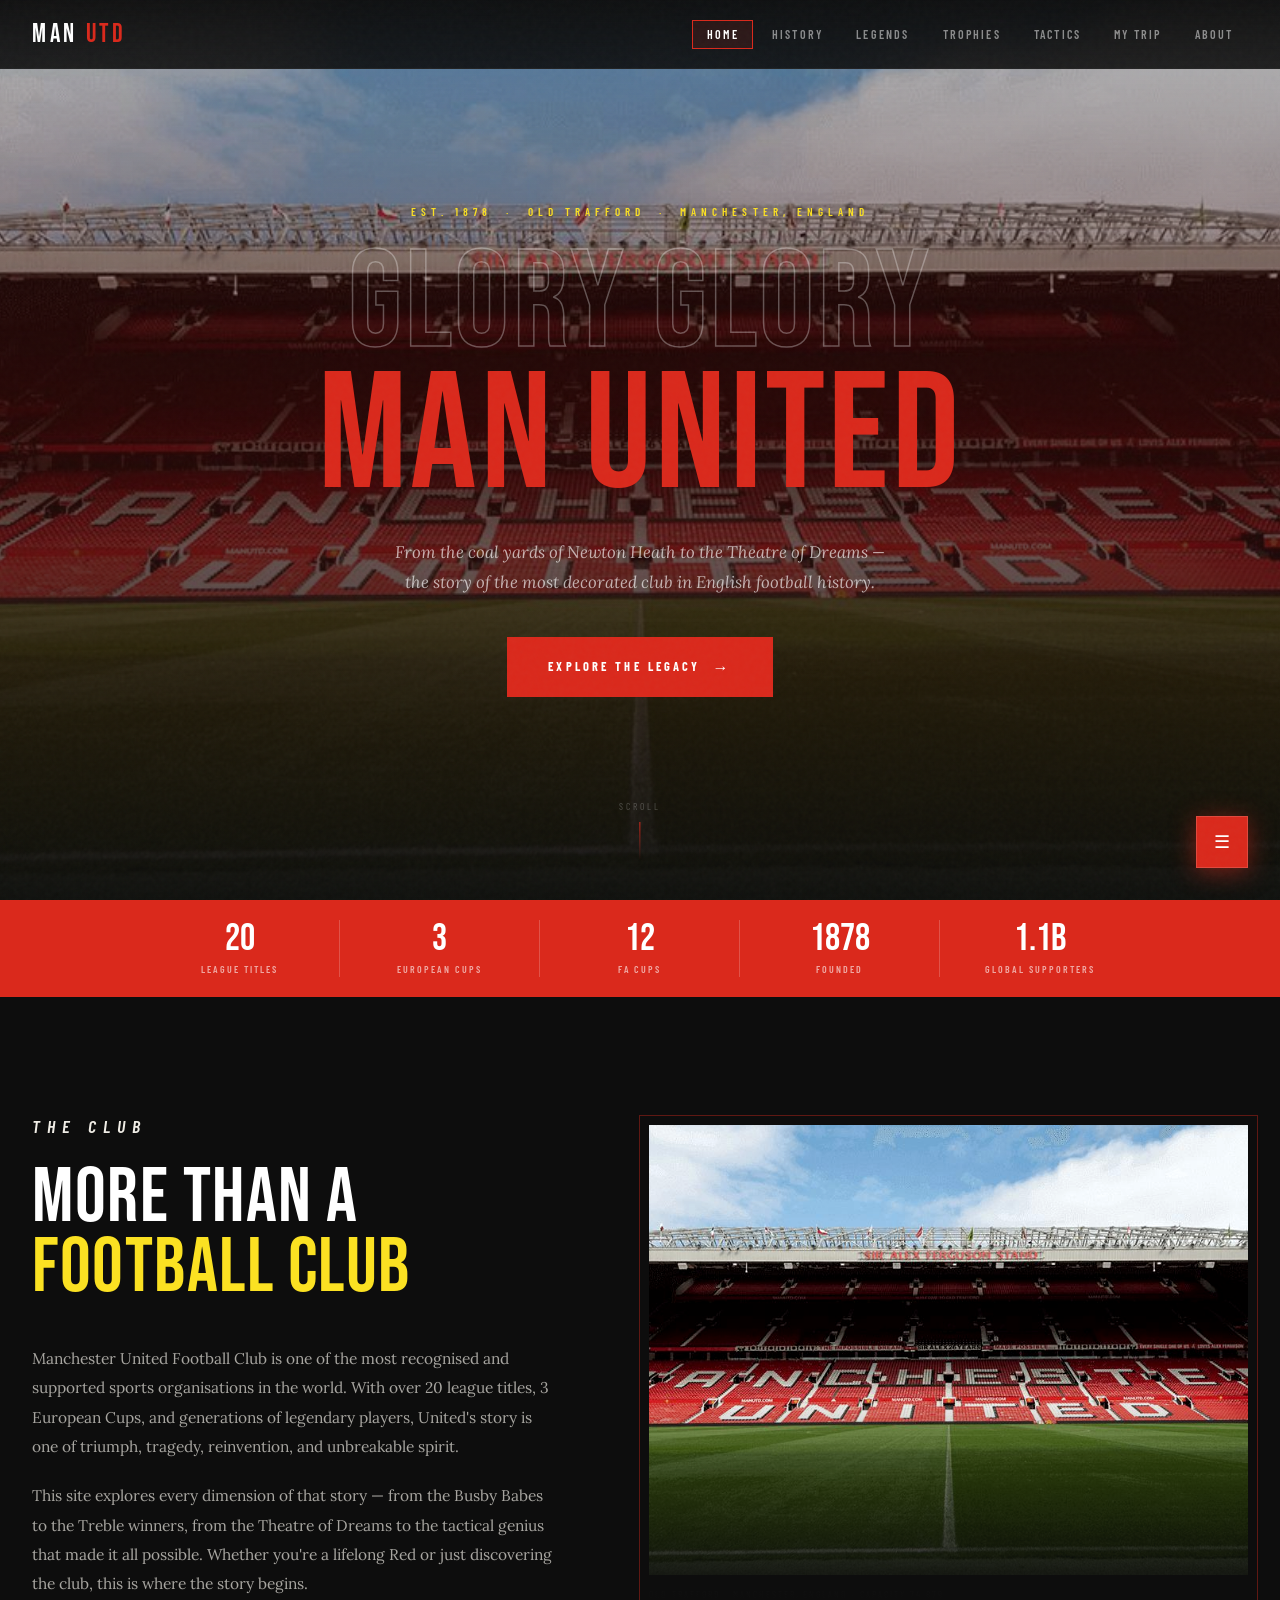
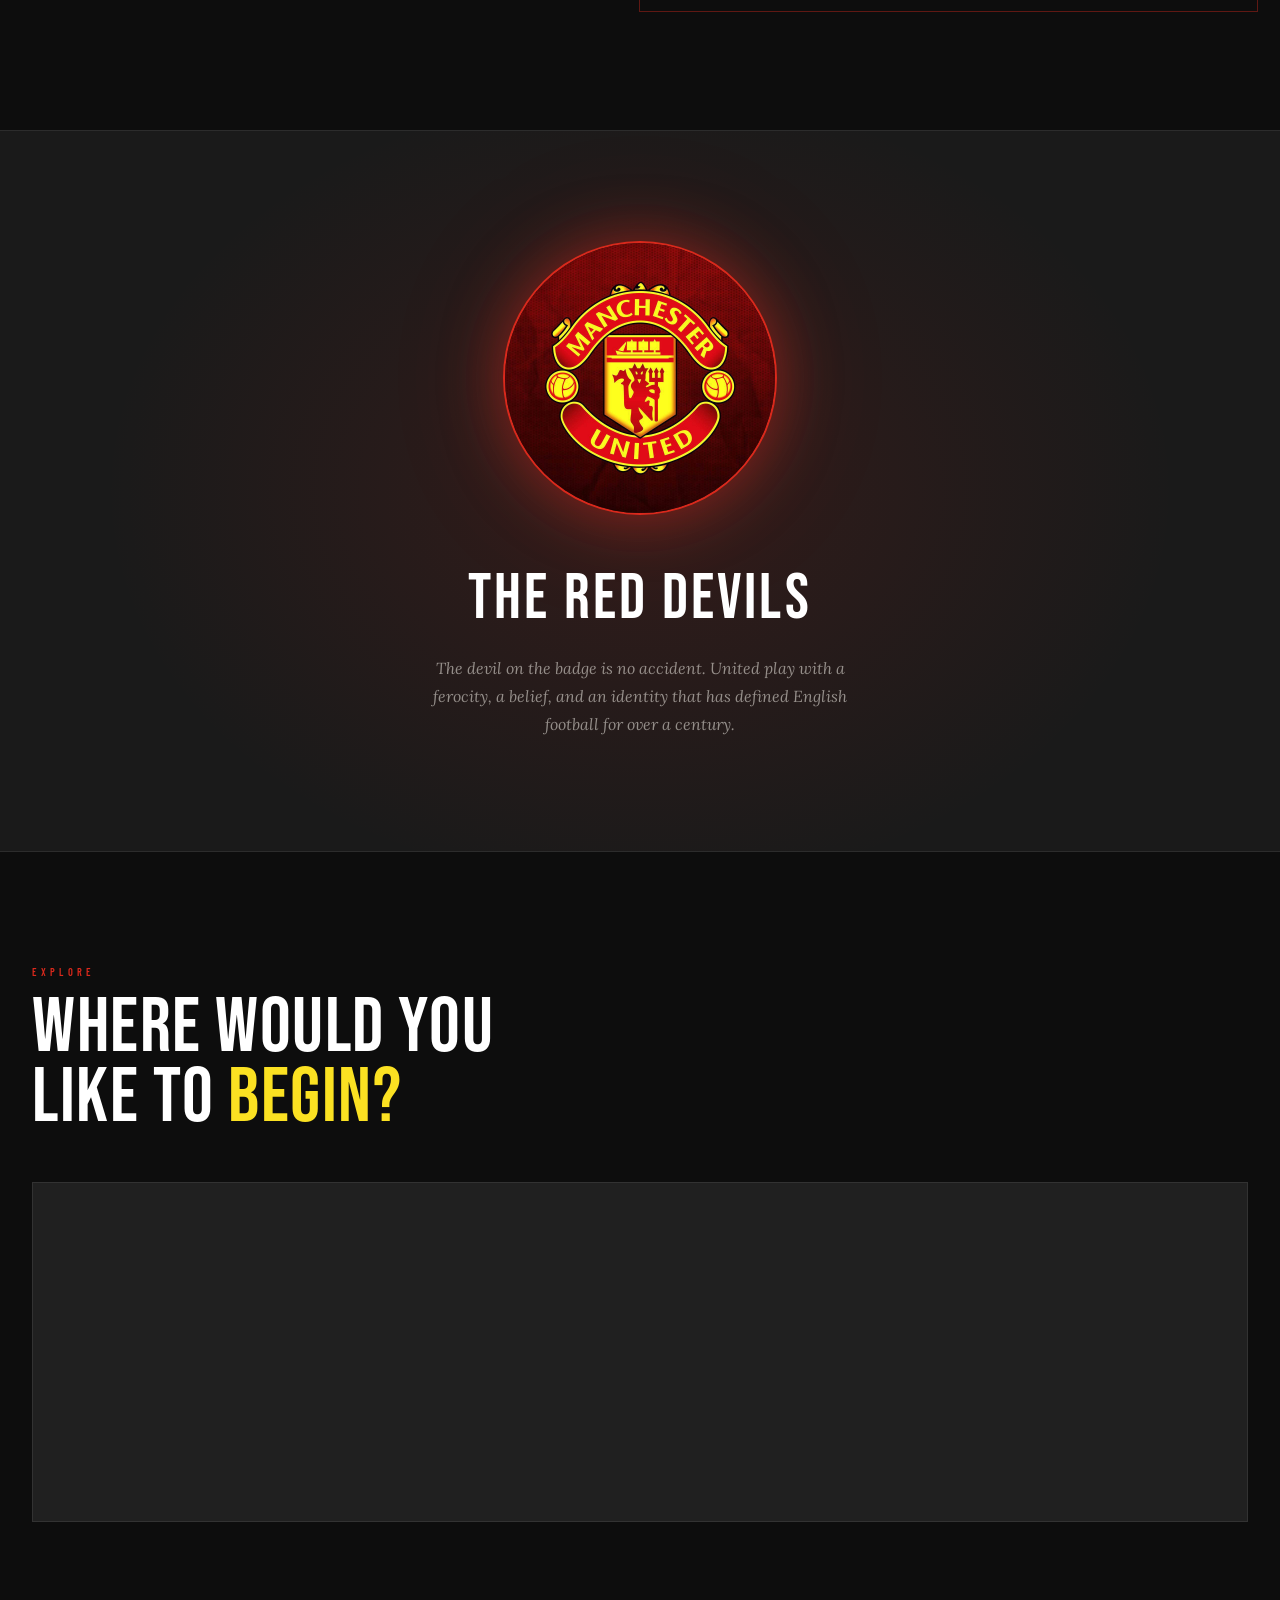
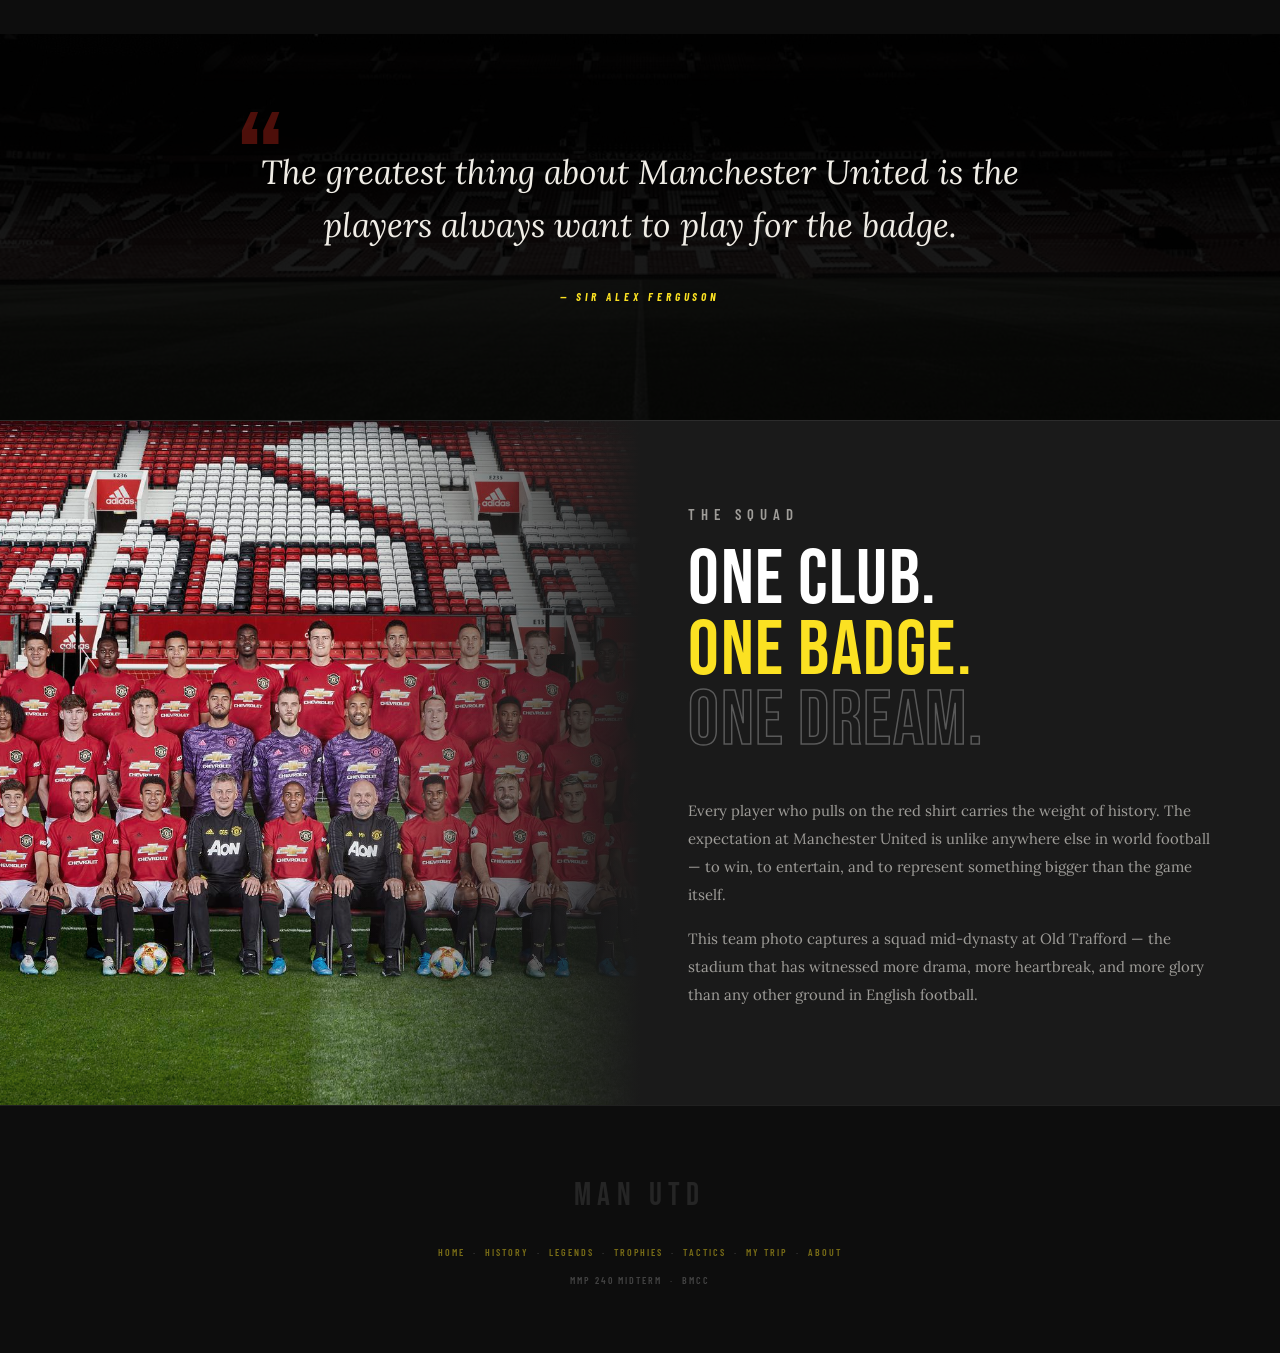
==== commit a87ba84a: "Update index.html" ====
--- a/index.html
+++ b/index.html
@@ -16,7 +16,7 @@
       <a href="manutd.html" class="nav-logo">MAN <span>UTD</span></a>
       <nav aria-label="Main navigation">
         <ul>
-          <li><a href="manutd.html">Home</a></li>
+          <li><a href="index.html">Home</a></li>
           <li><a href="history.html">History</a></li>
           <li><a href="legends.html">Legends</a></li>
           <li><a href="trophies.html">Trophies</a></li>
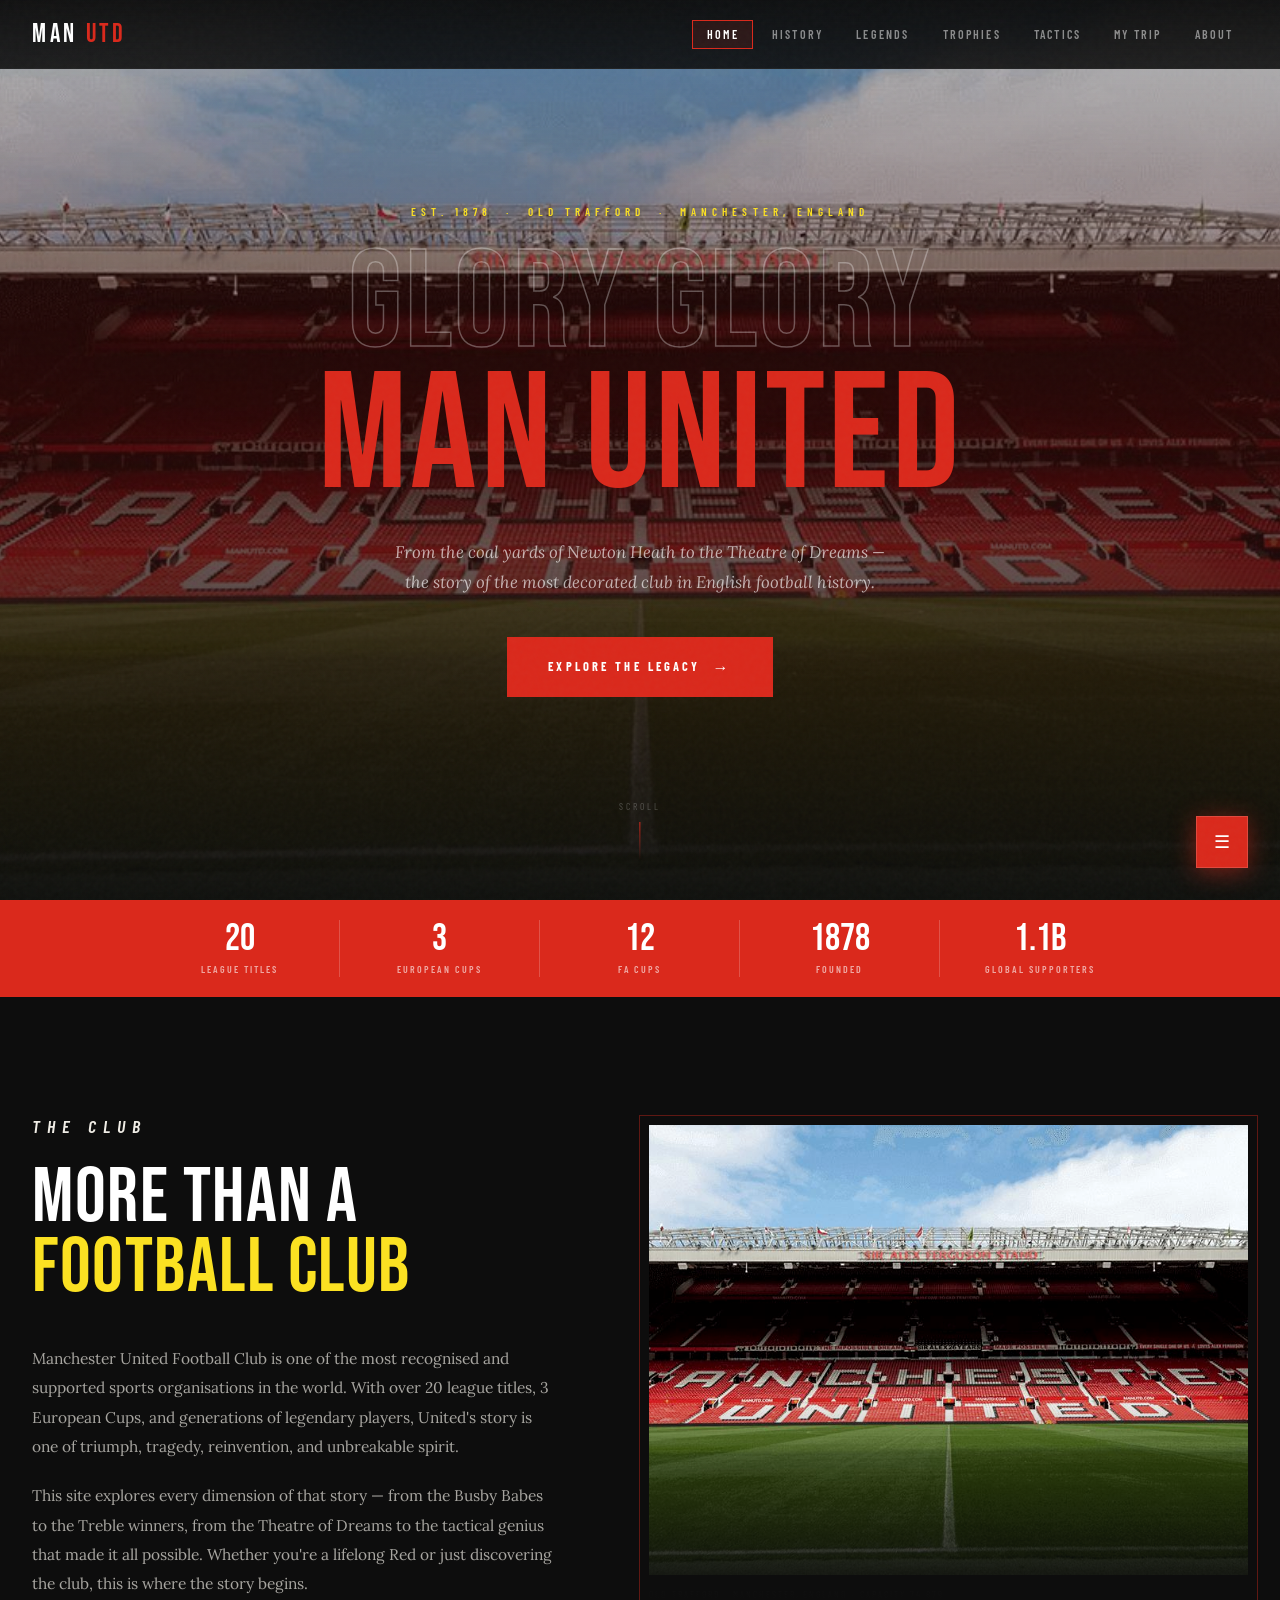
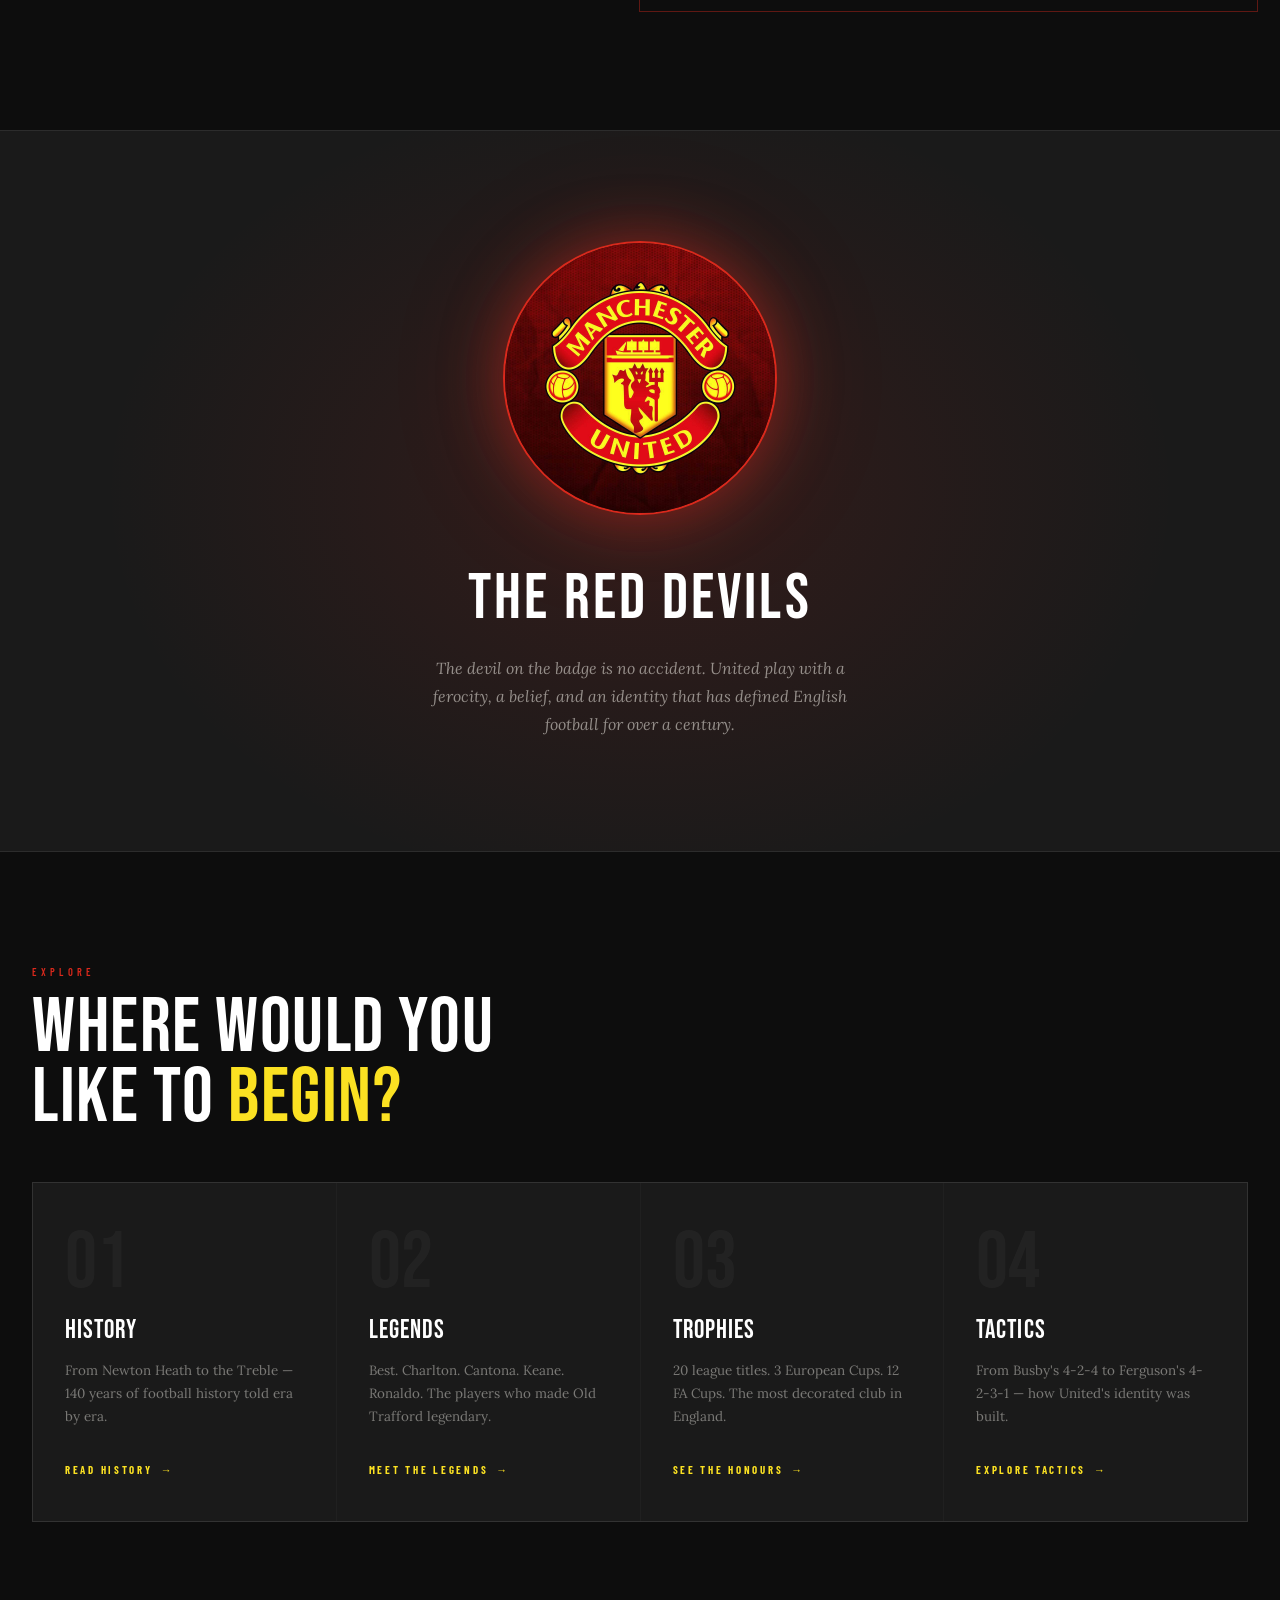
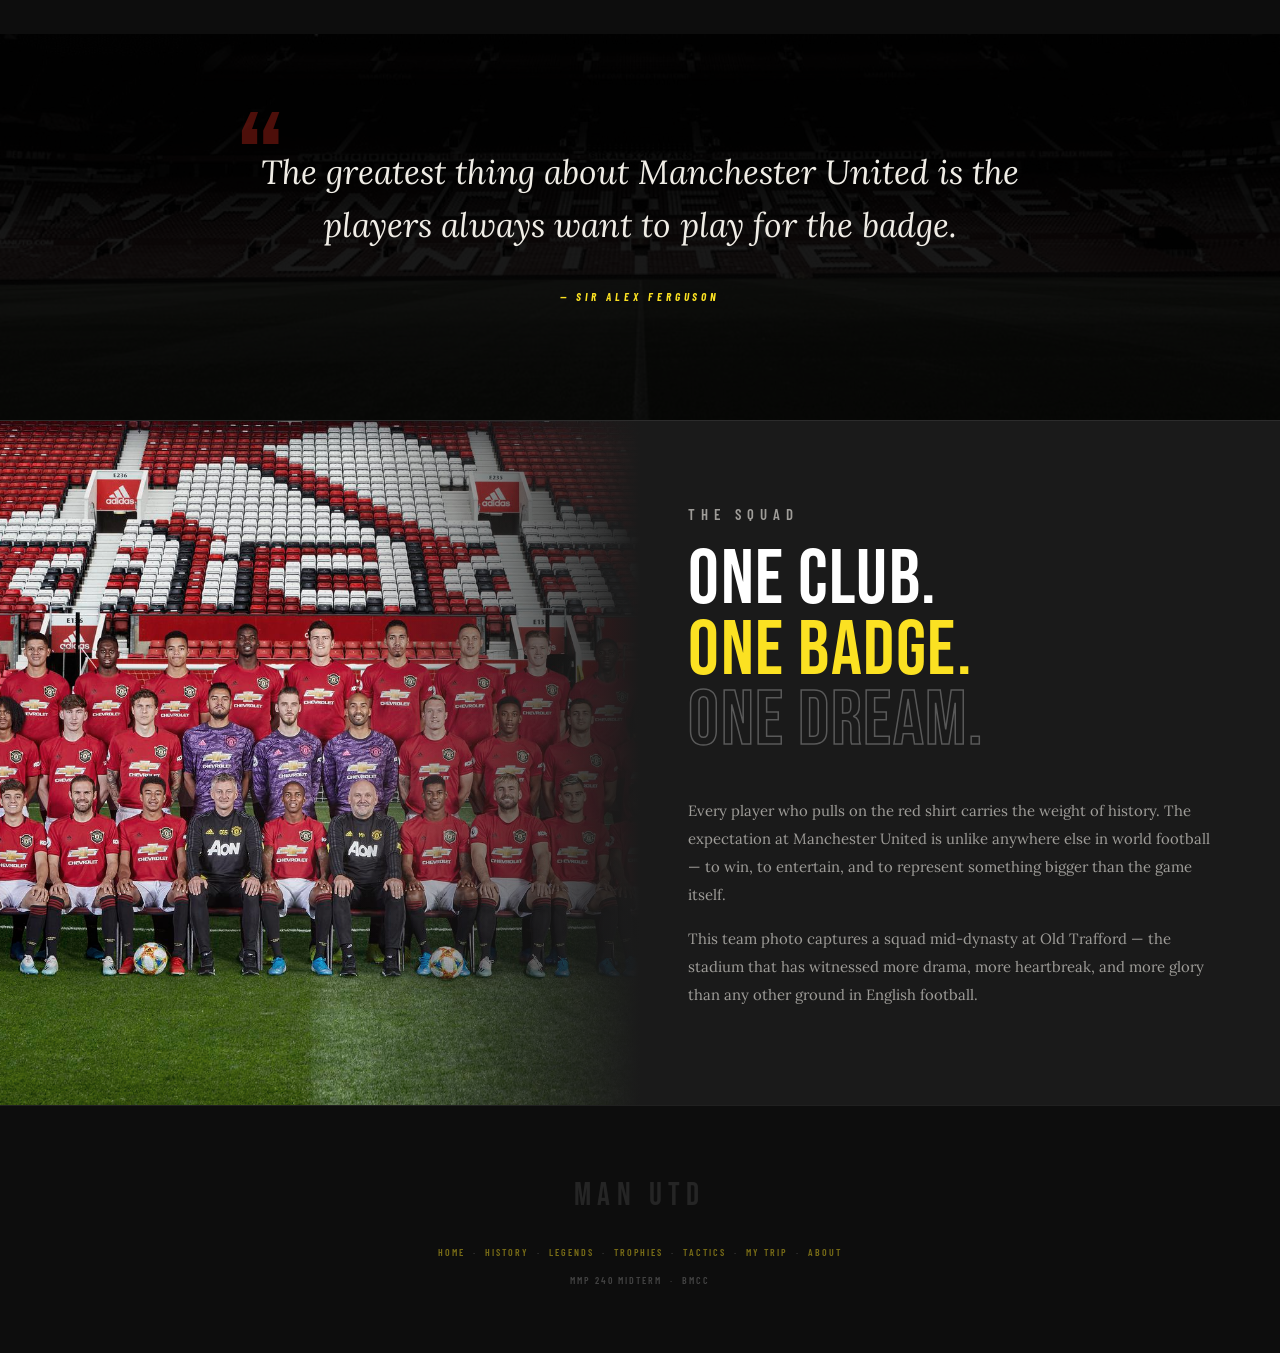
==== commit ccb55ea6: "Update index.html" ====
--- a/index.html
+++ b/index.html
@@ -140,7 +140,7 @@
   <footer>
     <div class="footer-logo">MAN UTD</div>
     <p>
-      <a href="manutd.html">Home</a> &nbsp;&middot;&nbsp;
+      <a href="index.html">Home</a> &nbsp;&middot;&nbsp;
       <a href="history.html">History</a> &nbsp;&middot;&nbsp;
       <a href="legends.html">Legends</a> &nbsp;&middot;&nbsp;
       <a href="trophies.html">Trophies</a> &nbsp;&middot;&nbsp;
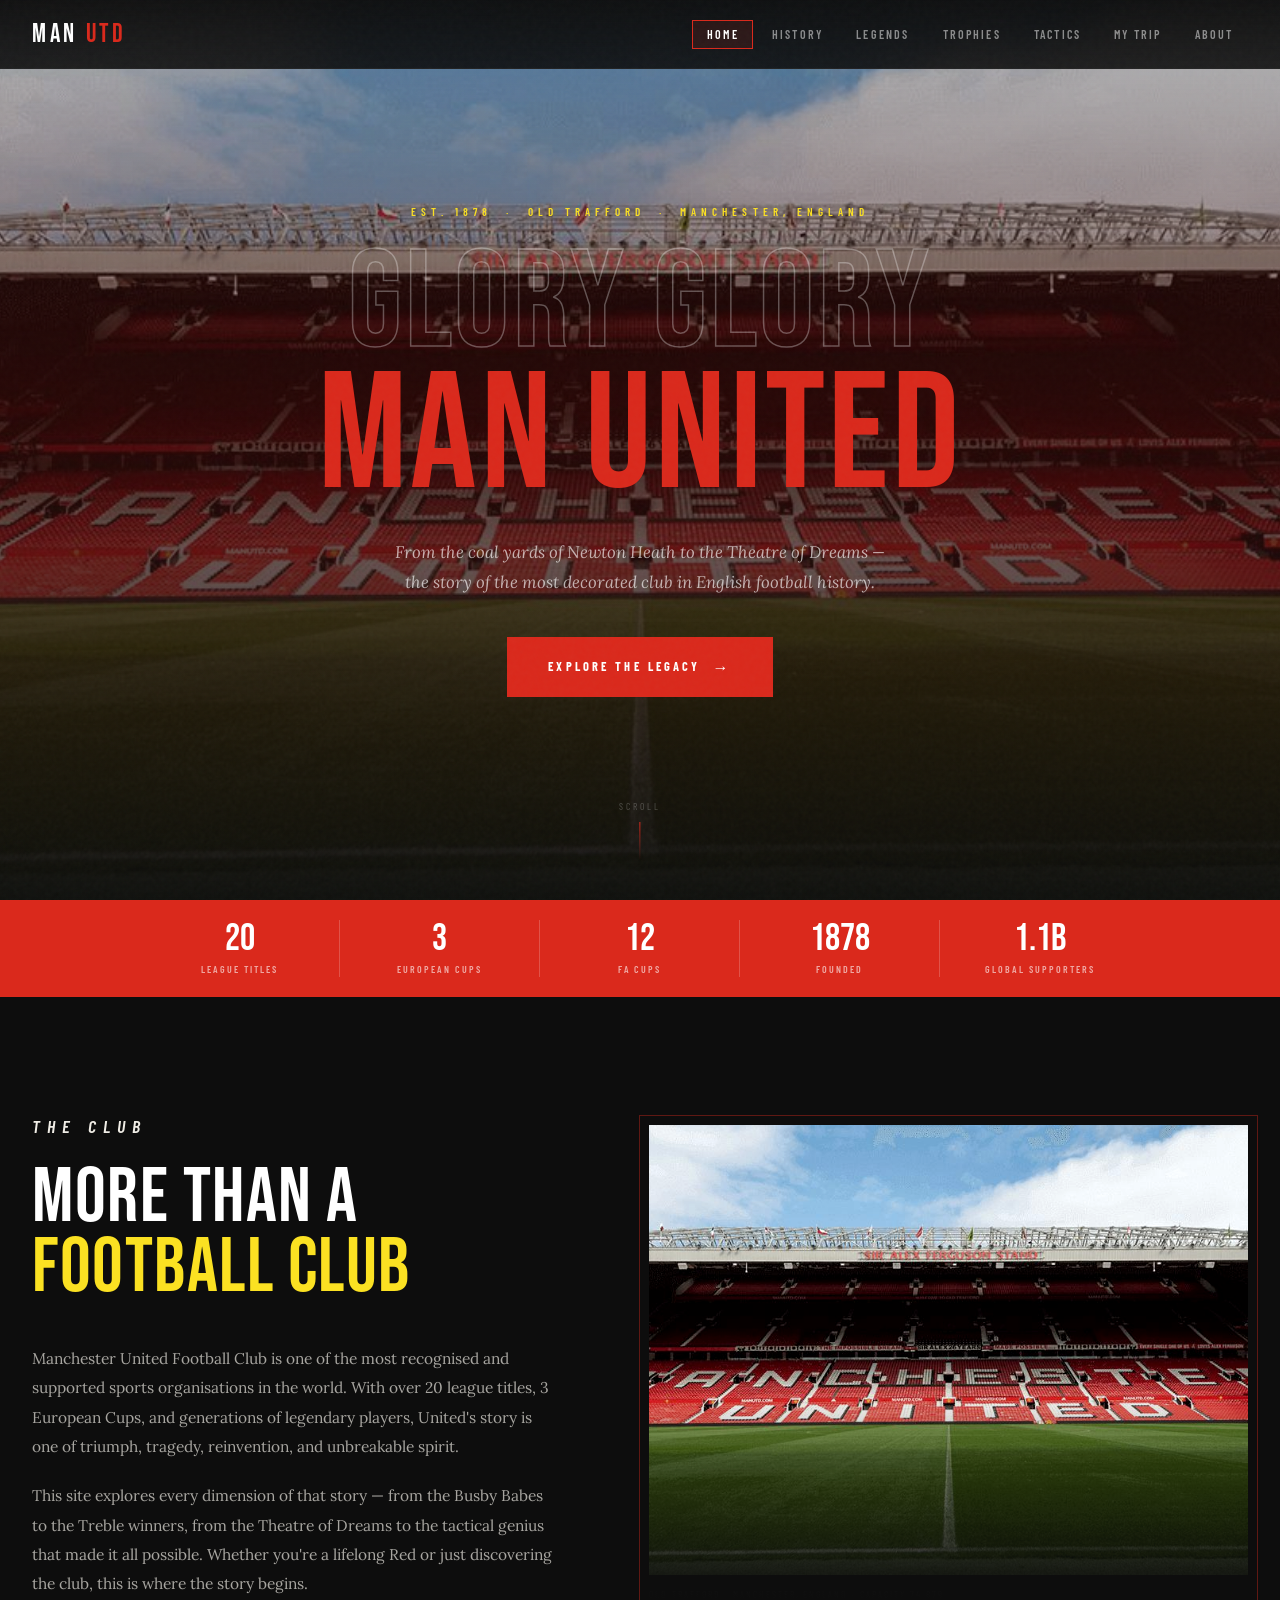
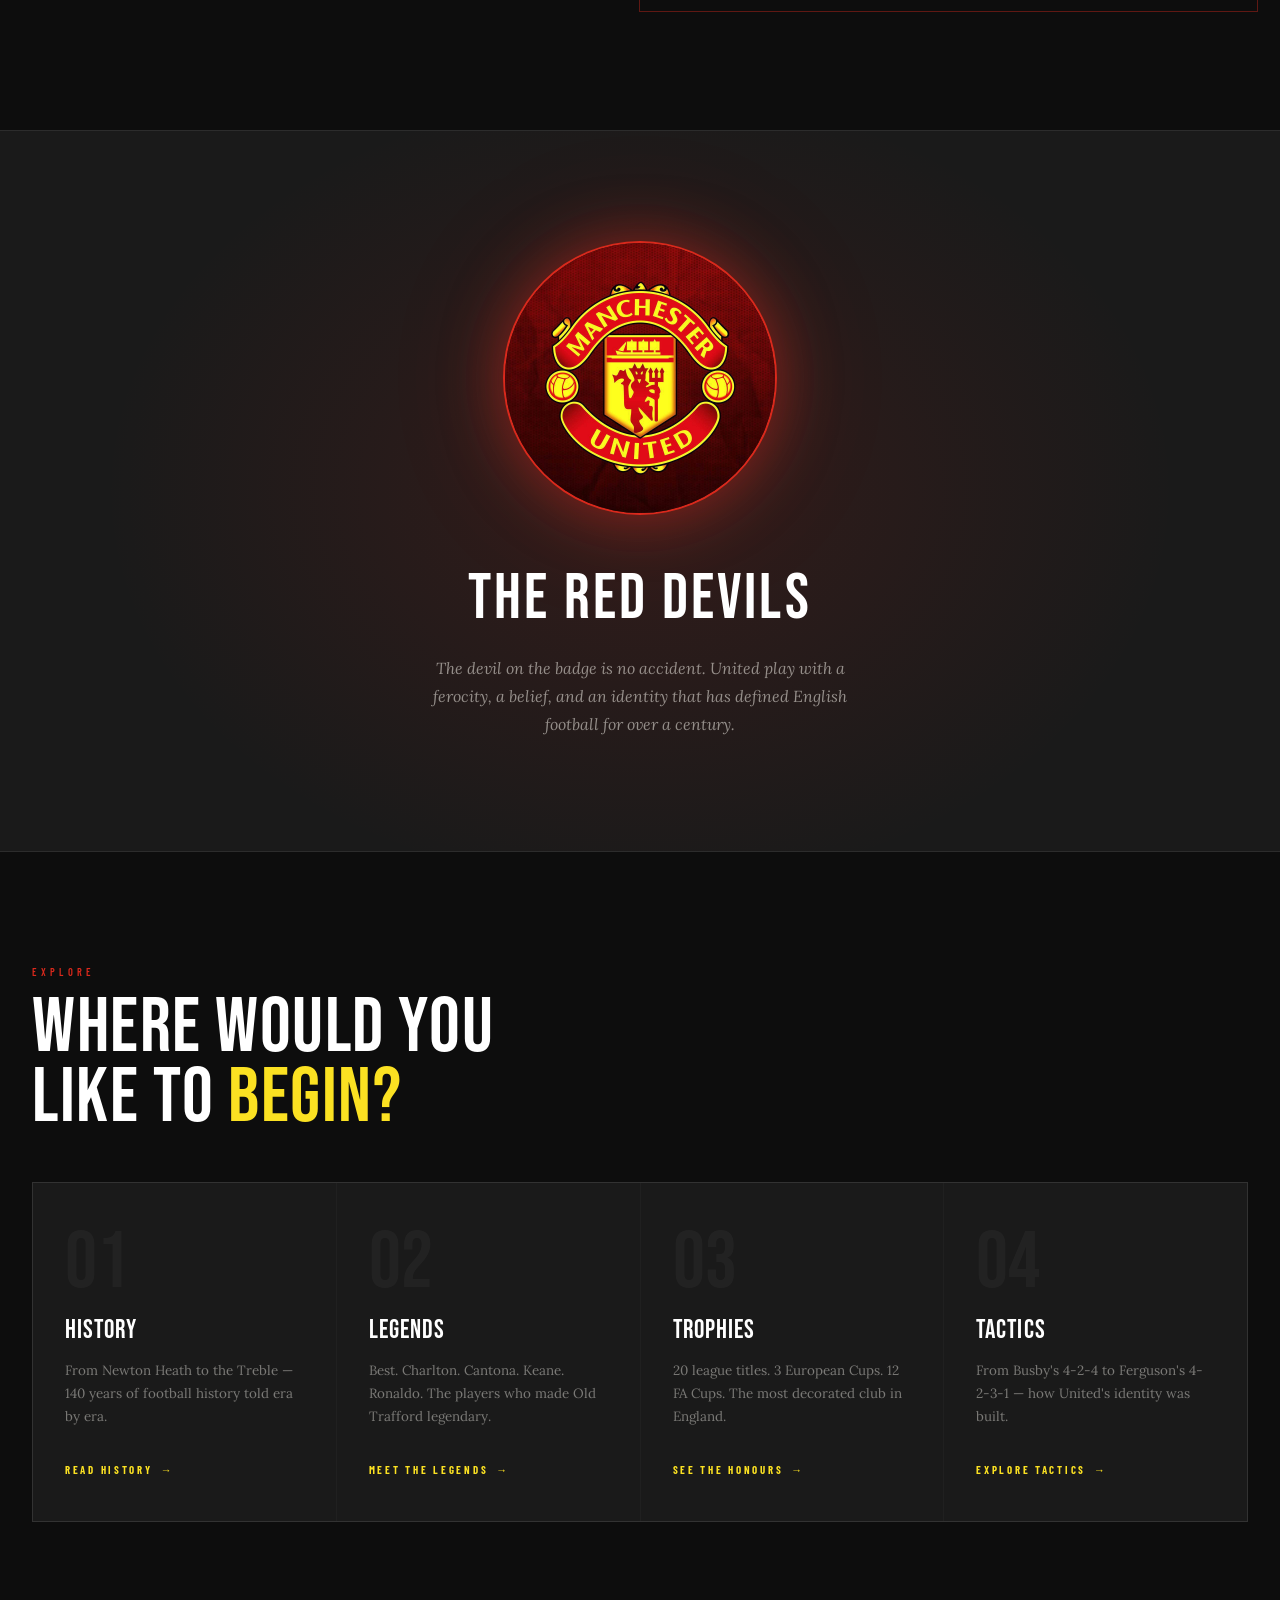
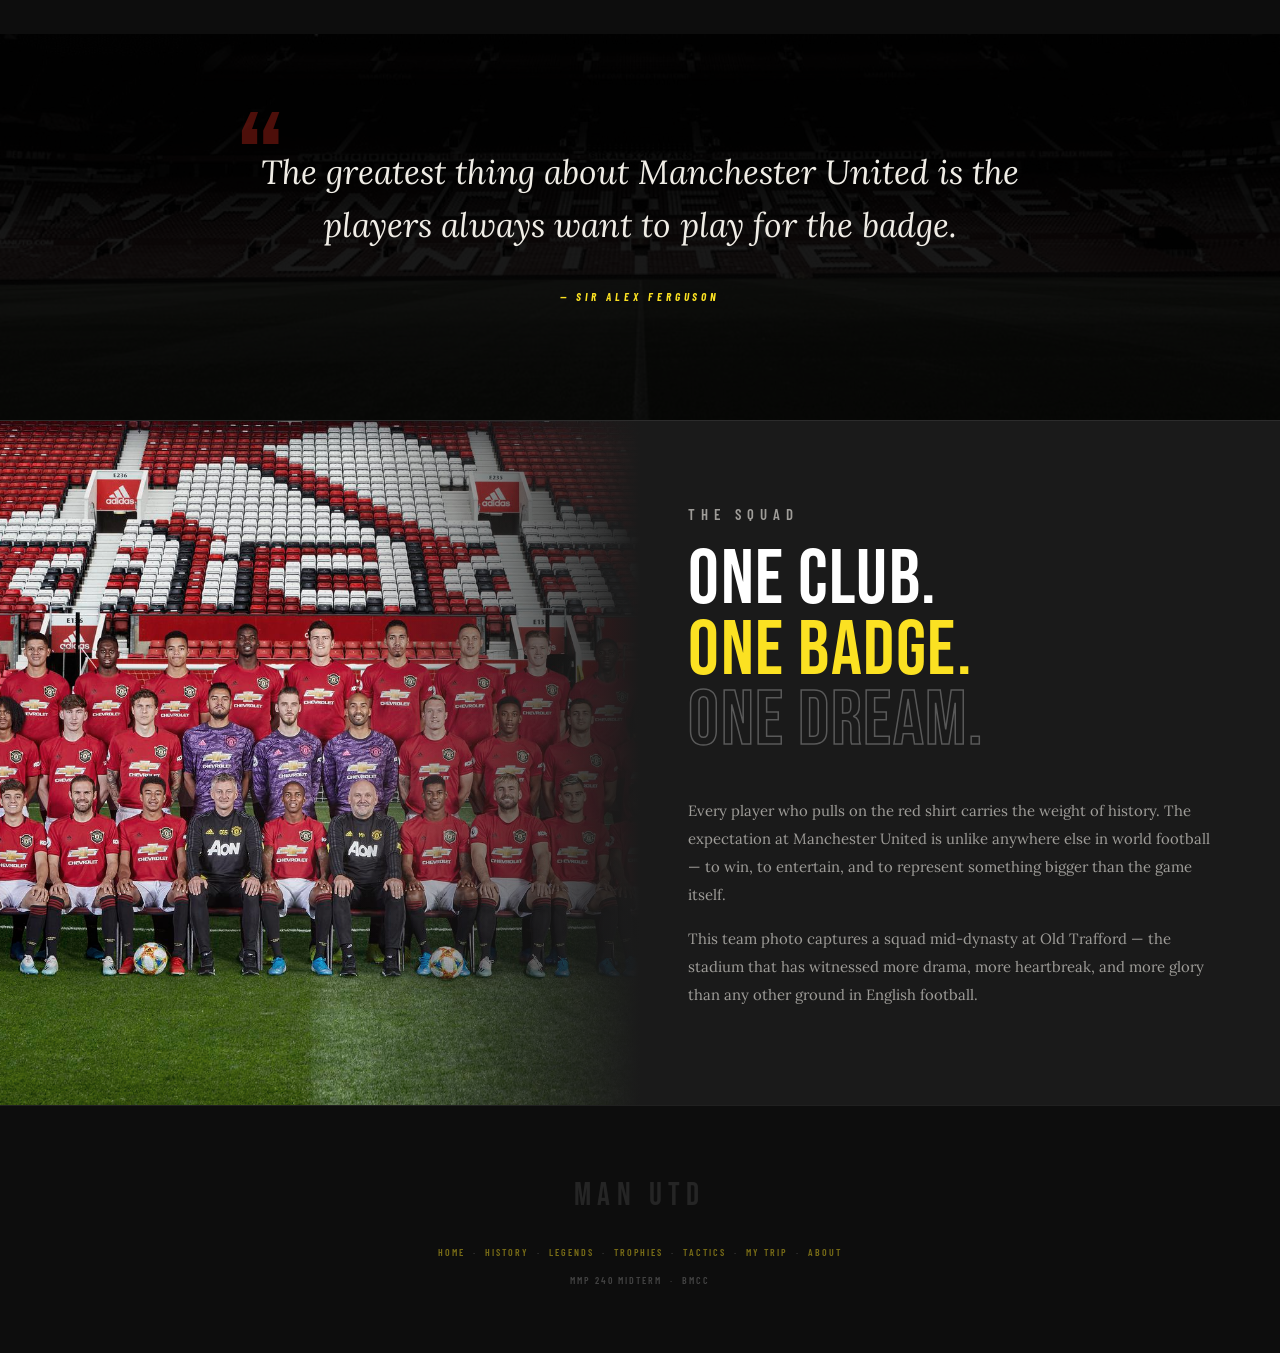
==== commit 65ad230e: "Update index.html" ====
--- a/index.html
+++ b/index.html
@@ -151,20 +151,7 @@
     <p style="margin-top:0.75rem;">MMP 240 Midterm &nbsp;&middot;&nbsp; BMCC</p>
   </footer>
 
-  <div class="assignments-widget" role="navigation" aria-label="Assignments">
-    <div class="assignments-panel" id="assignments-panel">
-      <h3>Assignments List</h3>
-      <ol>
-       <li><a href="index.html">Introduction</a></li>
-    <li><a href="recipe.html">Recipes</a></li>
-    <li><a href="resume.html">Resume</a></li>
-    <li><a href="layout.html">Layout</a></li>
-    <li><a href="manutd.html">Home</a></li>
-      </ol>
-    </div>
-    <button class="assignments-toggle" aria-label="Toggle assignments" aria-expanded="false">☰</button>
-  </div>
-
+ 
   <script src="js/nav.js"></script>
 </body>
 </html>
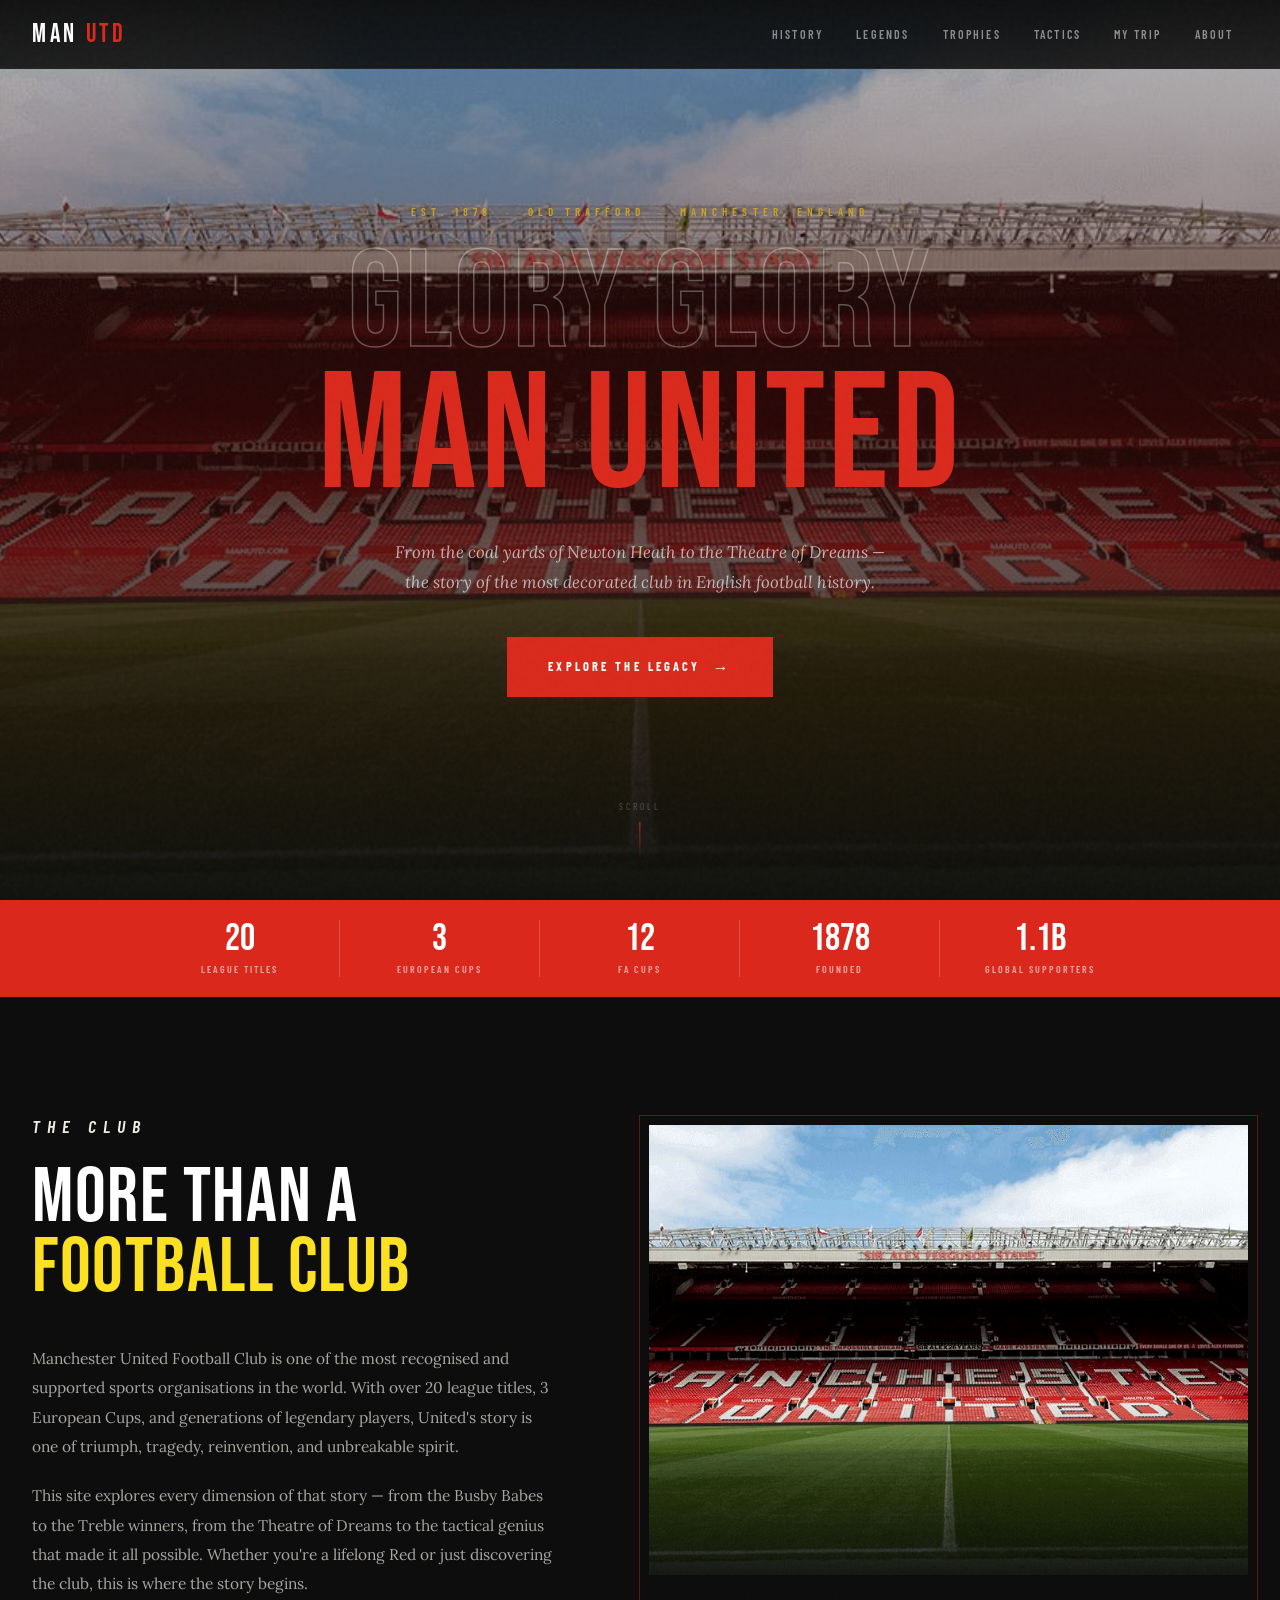
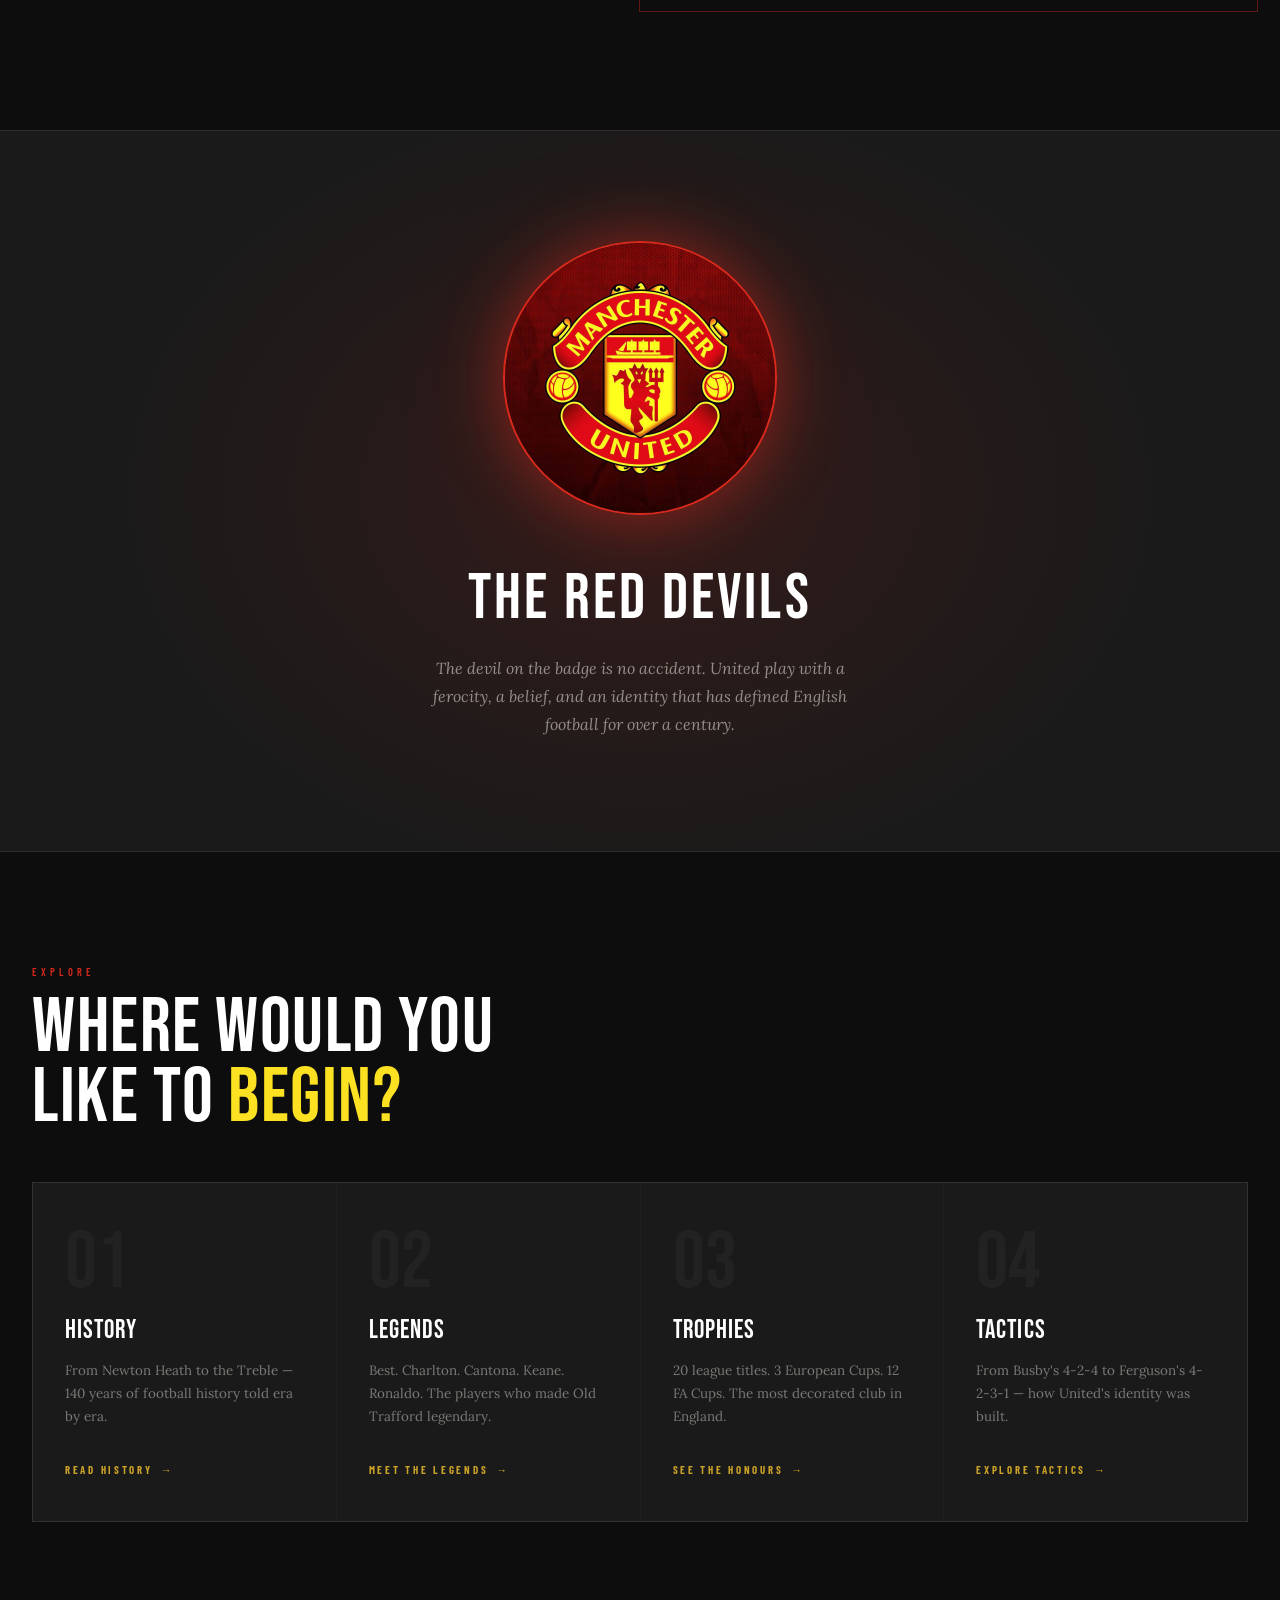
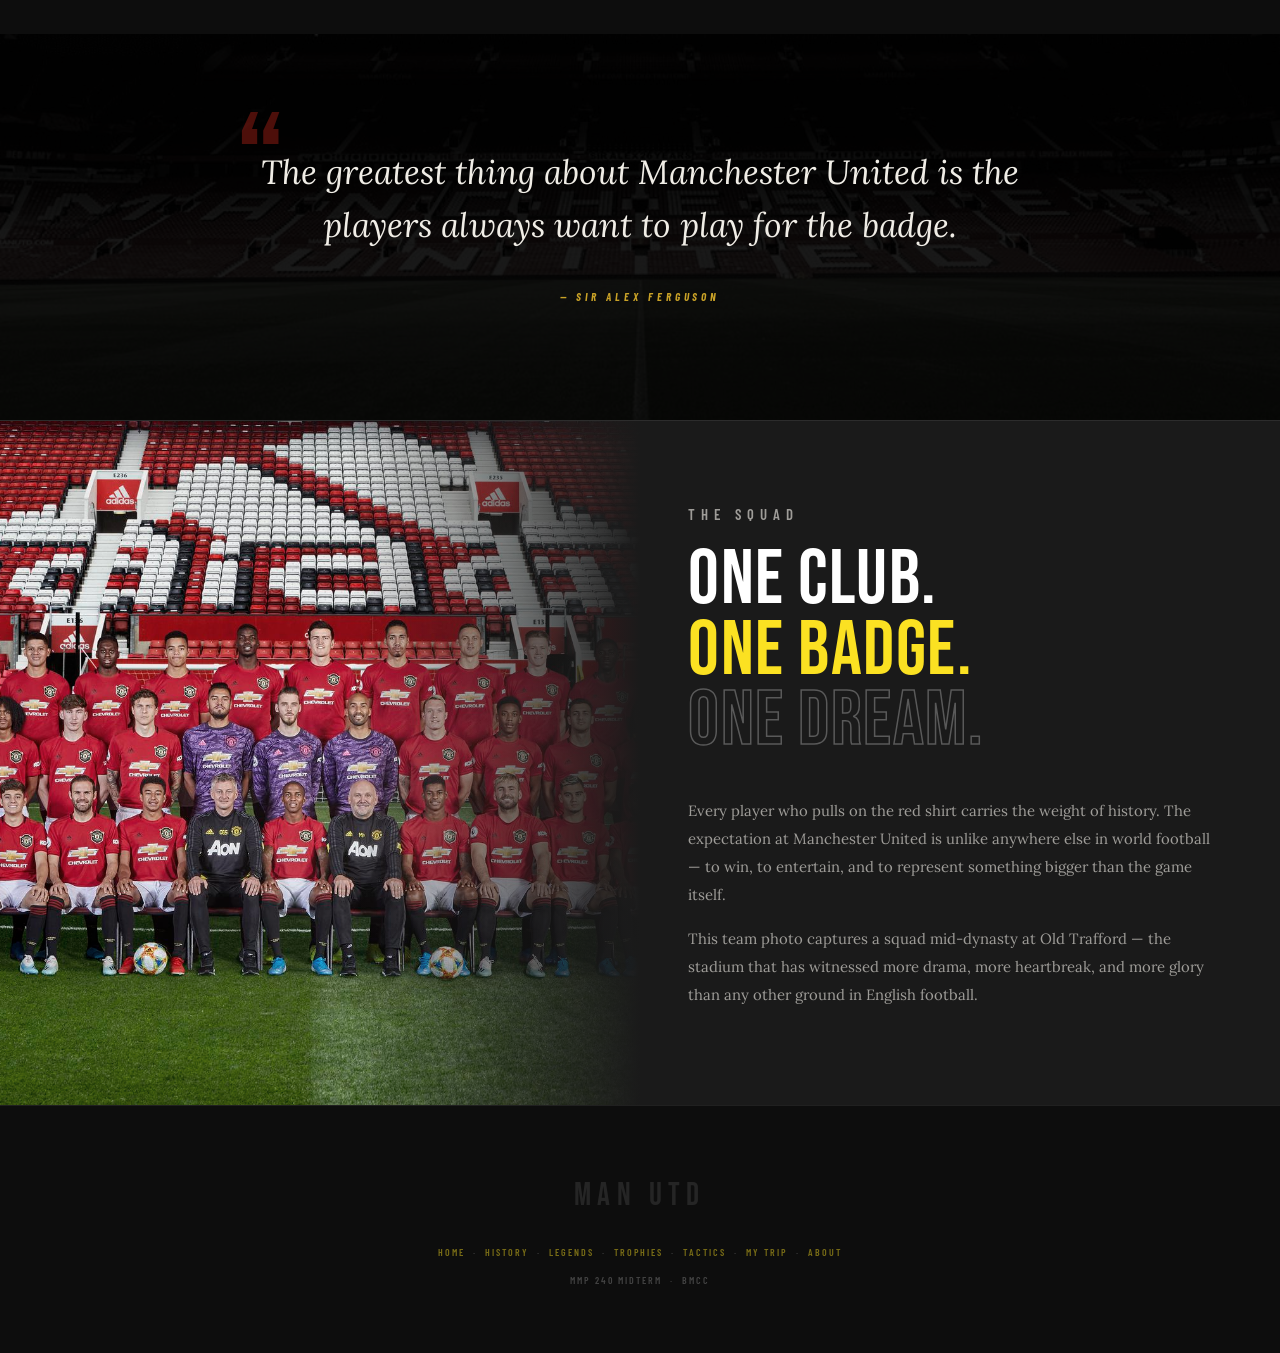
==== commit 9184d3b1: "Add files via upload" ====
--- a/index.html
+++ b/index.html
@@ -13,10 +13,9 @@
 
   <header>
     <div class="nav-inner">
-      <a href="manutd.html" class="nav-logo">MAN <span>UTD</span></a>
+      <a href="index.html" class="nav-logo">MAN <span>UTD</span></a>
       <nav aria-label="Main navigation">
         <ul>
-          <li><a href="index.html">Home</a></li>
           <li><a href="history.html">History</a></li>
           <li><a href="legends.html">Legends</a></li>
           <li><a href="trophies.html">Trophies</a></li>
--- a/css/styles3.css
+++ b/css/styles3.css
@@ -67,7 +67,7 @@
   text-transform: uppercase; color: rgba(255,255,255,0.5); padding: 0.4rem 0.85rem;
   border: 1px solid transparent; transition: color 0.25s, border-color 0.25s, background 0.25s;
 }
-nav ul li a:hover { color: var(--gold); border-color: rgba(251,225,34,0.25); background: rgba(251,225,34,0.04); }
+nav ul li a:hover { color: #C9A227; border-color: rgba(201,162,39,0.25); background: rgba(201,162,39,0.04); }
 nav ul li a.active { color: var(--white); border-color: var(--red); background: rgba(218,41,28,0.12); }
 .hamburger { display: none; flex-direction: column; gap: 5px; padding: 0.5rem; }
 .hamburger span { display: block; width: 24px; height: 1.5px; background: var(--white); transition: all 0.3s; }
@@ -98,7 +98,7 @@
 @keyframes fadeUp { from { opacity: 0; transform: translateY(36px); } to { opacity: 1; transform: translateY(0); } }
 .hero-eyebrow {
   font-family: var(--f-sub); font-size: 0.7rem; font-weight: 600;
-  letter-spacing: 0.45em; text-transform: uppercase; color: var(--gold);
+  letter-spacing: 0.45em; text-transform: uppercase; color: #C9A227;
   margin-bottom: 1.5rem; animation: fadeUp 1.2s 0.2s cubic-bezier(0.16,1,0.3,1) both;
 }
 .hero h1 {
@@ -226,7 +226,7 @@
 .card:hover .card-num { color: rgba(218,41,28,0.1); }
 .card h3 { font-family: var(--f-display); font-size: 1.65rem; color: var(--white); letter-spacing: 0.04em; margin-bottom: 0.75rem; }
 .card p { font-size: 0.84rem; color: rgba(240,237,230,0.45); line-height: 1.72; margin-bottom: 1.75rem; }
-.card-link { font-family: var(--f-sub); font-size: 0.68rem; font-weight: 700; letter-spacing: 0.25em; text-transform: uppercase; color: var(--gold); display: inline-flex; align-items: center; gap: 0.5rem; transition: gap 0.3s; }
+.card-link { font-family: var(--f-sub); font-size: 0.68rem; font-weight: 700; letter-spacing: 0.25em; text-transform: uppercase; color: #C9A227; display: inline-flex; align-items: center; gap: 0.5rem; transition: gap 0.3s; }
 .card:hover .card-link { gap: 0.9rem; }
 
 /* ==============================================
@@ -248,7 +248,7 @@
   opacity: 0.35; line-height: 0; position: absolute; top: 1.5rem; left: -1.5rem;
 }
 .quote-strip blockquote p { font-family: var(--f-body); font-style: italic; font-size: clamp(1.3rem, 3vw, 2.1rem); color: var(--cream); line-height: 1.55; margin-bottom: 2rem; }
-.quote-strip cite { font-family: var(--f-sub); font-size: 0.7rem; font-weight: 700; letter-spacing: 0.35em; text-transform: uppercase; color: var(--gold); }
+.quote-strip cite { font-family: var(--f-sub); font-size: 0.7rem; font-weight: 700; letter-spacing: 0.35em; text-transform: uppercase; color: #C9A227; }
 
 /* ==============================================
    TEAM SECTION
@@ -285,7 +285,7 @@
 .timeline-wrap::before { content: ''; position: absolute; left: 0; top: 0.6rem; bottom: 0; width: 1px; background: linear-gradient(180deg, var(--red), transparent); }
 .timeline-item { position: relative; margin-bottom: 5rem; }
 .timeline-item::before { content: ''; position: absolute; left: -3rem; top: 0.55rem; width: 8px; height: 8px; background: var(--gold); border-radius: 50%; box-shadow: 0 0 14px rgba(251,225,34,0.55); }
-.timeline-item .era { font-family: var(--f-sub); font-size: 0.62rem; font-weight: 700; letter-spacing: 0.3em; color: var(--gold); text-transform: uppercase; margin-bottom: 0.5rem; }
+.timeline-item .era { font-family: var(--f-sub); font-size: 0.62rem; font-weight: 700; letter-spacing: 0.3em; color: #C9A227; text-transform: uppercase; margin-bottom: 0.5rem; }
 .timeline-item h3 { font-family: var(--f-display); font-size: clamp(1.8rem, 3.5vw, 2.8rem); color: var(--white); letter-spacing: 0.02em; margin-bottom: 1rem; }
 .timeline-item p { font-size: 0.95rem; color: rgba(240,237,230,0.65); line-height: 1.88; max-width: 660px; }
 
@@ -309,7 +309,7 @@
 .trophy-card { background: var(--charcoal); padding: 2.5rem 1.75rem; text-align: center; transition: background 0.3s; }
 .trophy-card:hover { background: #1e1e1e; }
 .trophy-icon { font-size: 2rem; margin-bottom: 1rem; display: block; }
-.trophy-card h3 { font-family: var(--f-sub); font-size: 0.68rem; font-weight: 700; letter-spacing: 0.2em; color: var(--gold); text-transform: uppercase; margin-bottom: 0.75rem; }
+.trophy-card h3 { font-family: var(--f-sub); font-size: 0.68rem; font-weight: 700; letter-spacing: 0.2em; color: #C9A227; text-transform: uppercase; margin-bottom: 0.75rem; }
 .trophy-count { font-family: var(--f-display); font-size: 4.5rem; color: var(--white); line-height: 1; margin-bottom: 0.75rem; }
 .trophy-card p { font-size: 0.78rem; color: rgba(240,237,230,0.42); line-height: 1.6; }
 
@@ -327,7 +327,7 @@
    ============================================== */
 .tactics-block { margin-bottom: 5rem; position: relative; padding-left: 2rem; }
 .tactics-block::before { content: ''; position: absolute; left: 0; top: 0.35rem; width: 3px; height: 100%; background: linear-gradient(180deg, var(--red), transparent); }
-.era-tag { font-family: var(--f-sub); font-size: 0.62rem; font-weight: 700; letter-spacing: 0.3em; color: var(--gold); text-transform: uppercase; margin-bottom: 0.5rem; }
+.era-tag { font-family: var(--f-sub); font-size: 0.62rem; font-weight: 700; letter-spacing: 0.3em; color: #C9A227; text-transform: uppercase; margin-bottom: 0.5rem; }
 .formation-badge { display: inline-block; font-family: var(--f-display); font-size: 1.6rem; letter-spacing: 0.08em; color: var(--white); background: var(--red); padding: 0.28rem 1rem; margin-bottom: 0.75rem; line-height: 1.3; }
 .tactics-block h3 { font-family: var(--f-display); font-size: clamp(1.8rem, 3.5vw, 2.5rem); color: var(--white); margin-bottom: 1rem; letter-spacing: 0.03em; }
 .tactics-block p { font-size: 0.95rem; color: rgba(240,237,230,0.65); line-height: 1.88; max-width: 680px; }
@@ -338,10 +338,11 @@
 .resume-layout { display: grid; grid-template-columns: 300px 1fr; gap: 5rem; align-items: start; }
 .resume-sidebar { position: sticky; top: 100px; }
 .resume-name { font-family: var(--f-display); font-size: 3.2rem; color: var(--white); letter-spacing: 0.03em; line-height: 0.95; margin-bottom: 0.5rem; }
-.resume-title { font-family: var(--f-sub); font-size: 0.63rem; font-weight: 700; letter-spacing: 0.3em; color: var(--gold); text-transform: uppercase; margin-bottom: 2rem; padding-bottom: 2rem; border-bottom: 1px solid var(--line); }
+.resume-title { font-family: var(--f-sub); font-size: 0.63rem; font-weight: 700; letter-spacing: 0.3em; color: #C9A227; text-transform: uppercase; margin-bottom: 2rem; padding-bottom: 2rem; border-bottom: 1px solid var(--line); }
 .resume-sidebar p { font-size: 0.87rem; color: rgba(240,237,230,0.5); line-height: 1.82; }
 .resume-section { margin-bottom: 3.5rem; }
 .resume-section-label { font-family: var(--f-sub); font-size: 0.6rem; font-weight: 700; letter-spacing: 0.38em; text-transform: uppercase; color: var(--red); padding-bottom: 0.75rem; border-bottom: 1px solid var(--line); margin-bottom: 2rem; }
+.resume-section h3 { font-family: var(--f-sub); font-size: 0.6rem; font-weight: 700; letter-spacing: 0.38em; text-transform: uppercase; color: var(--red); padding-bottom: 0.75rem; border-bottom: 1px solid var(--line); margin-bottom: 2rem; }
 .resume-entry { margin-bottom: 2rem; }
 .resume-entry h4 { font-family: var(--f-display); font-size: 1.4rem; color: var(--white); letter-spacing: 0.03em; margin-bottom: 0.25rem; }
 .resume-meta { font-family: var(--f-sub); font-size: 0.68rem; font-weight: 600; letter-spacing: 0.15em; color: var(--gold-muted); text-transform: uppercase; margin-bottom: 0.6rem; }
@@ -438,7 +439,7 @@
   font-family: var(--f-sub);
   font-size: 0.62rem; font-weight: 700;
   letter-spacing: 0.3em; text-transform: uppercase;
-  color: var(--gold); margin-bottom: 1rem;
+  color: #C9A227; margin-bottom: 1rem;
 }
 .assignments-panel ol {
   list-style: decimal; padding-left: 1.25rem;
@@ -453,7 +454,7 @@
   color: rgba(240,237,230,0.7);
   transition: color 0.2s;
 }
-.assignments-panel ol li a:hover { color: var(--gold); }
+.assignments-panel ol li a:hover { color: #C9A227; }
 
 /* ==============================================
    LEGEND CARD WITH IMAGE
